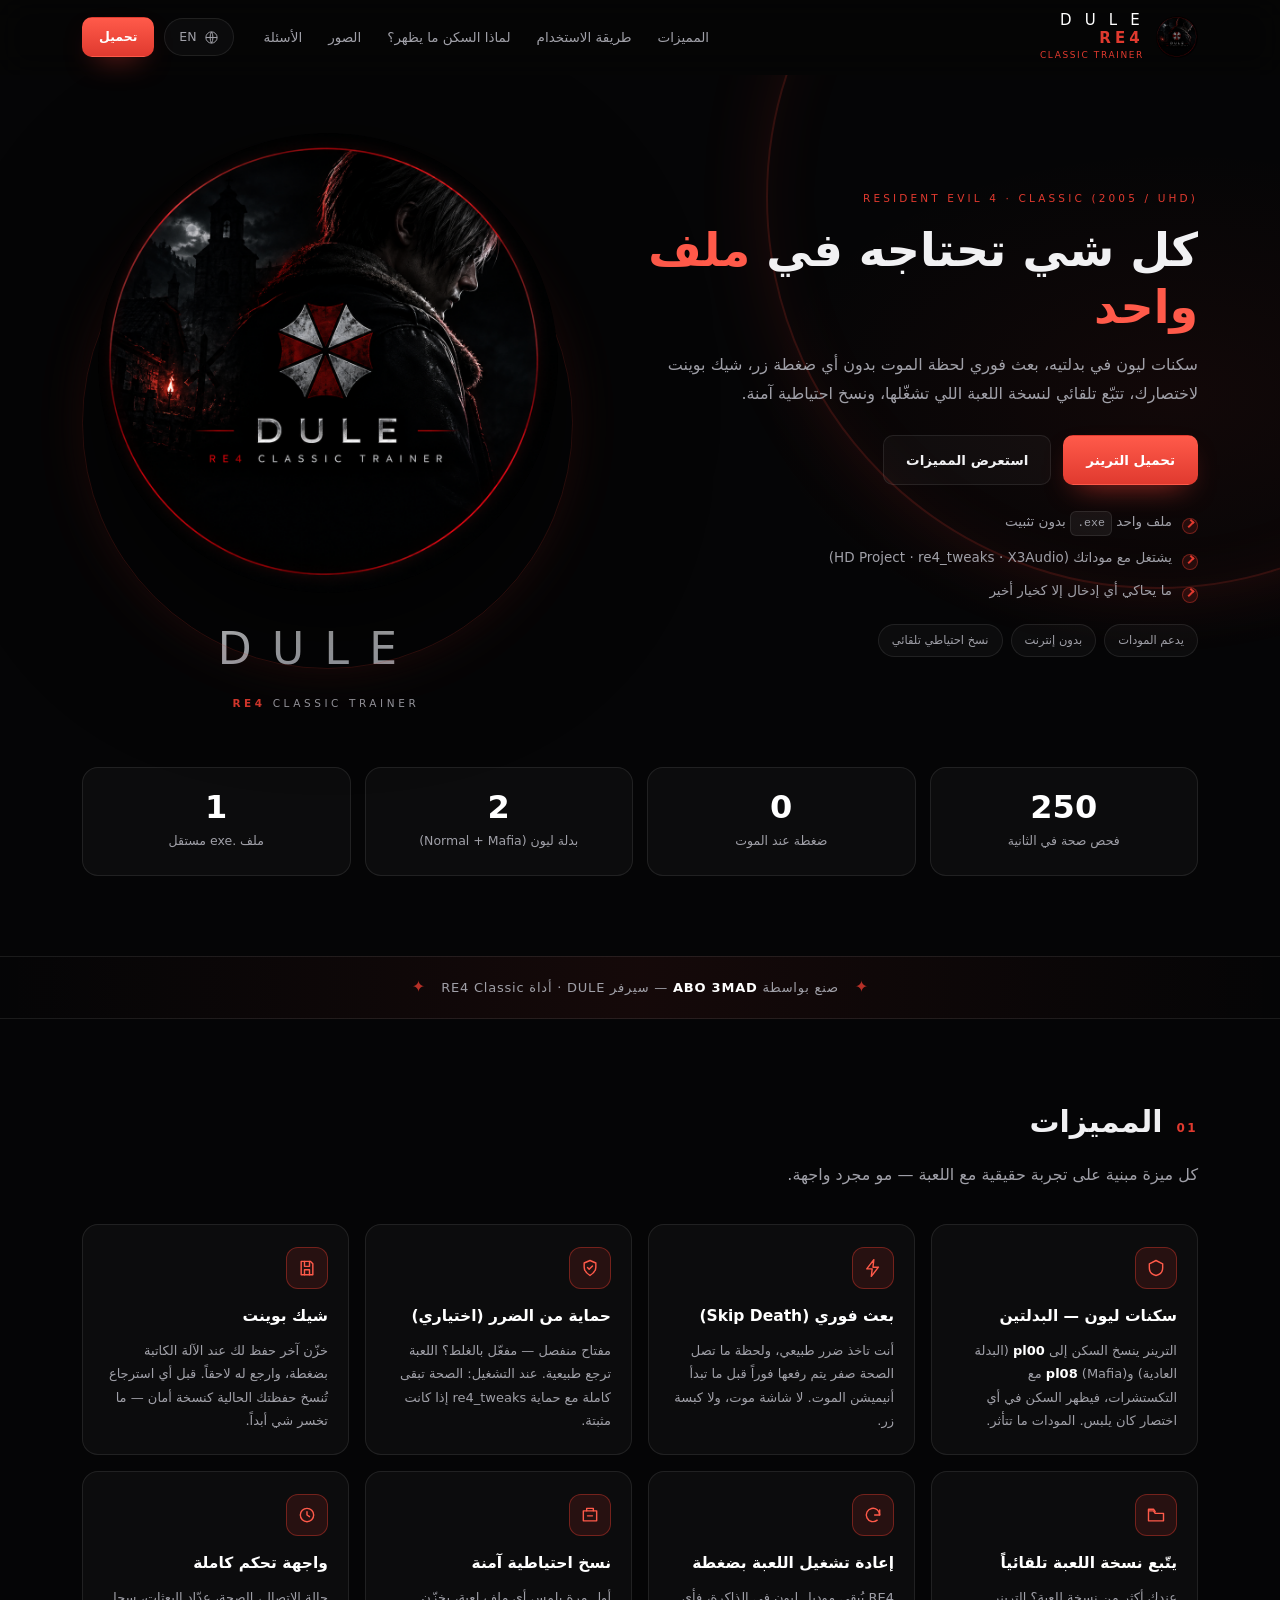
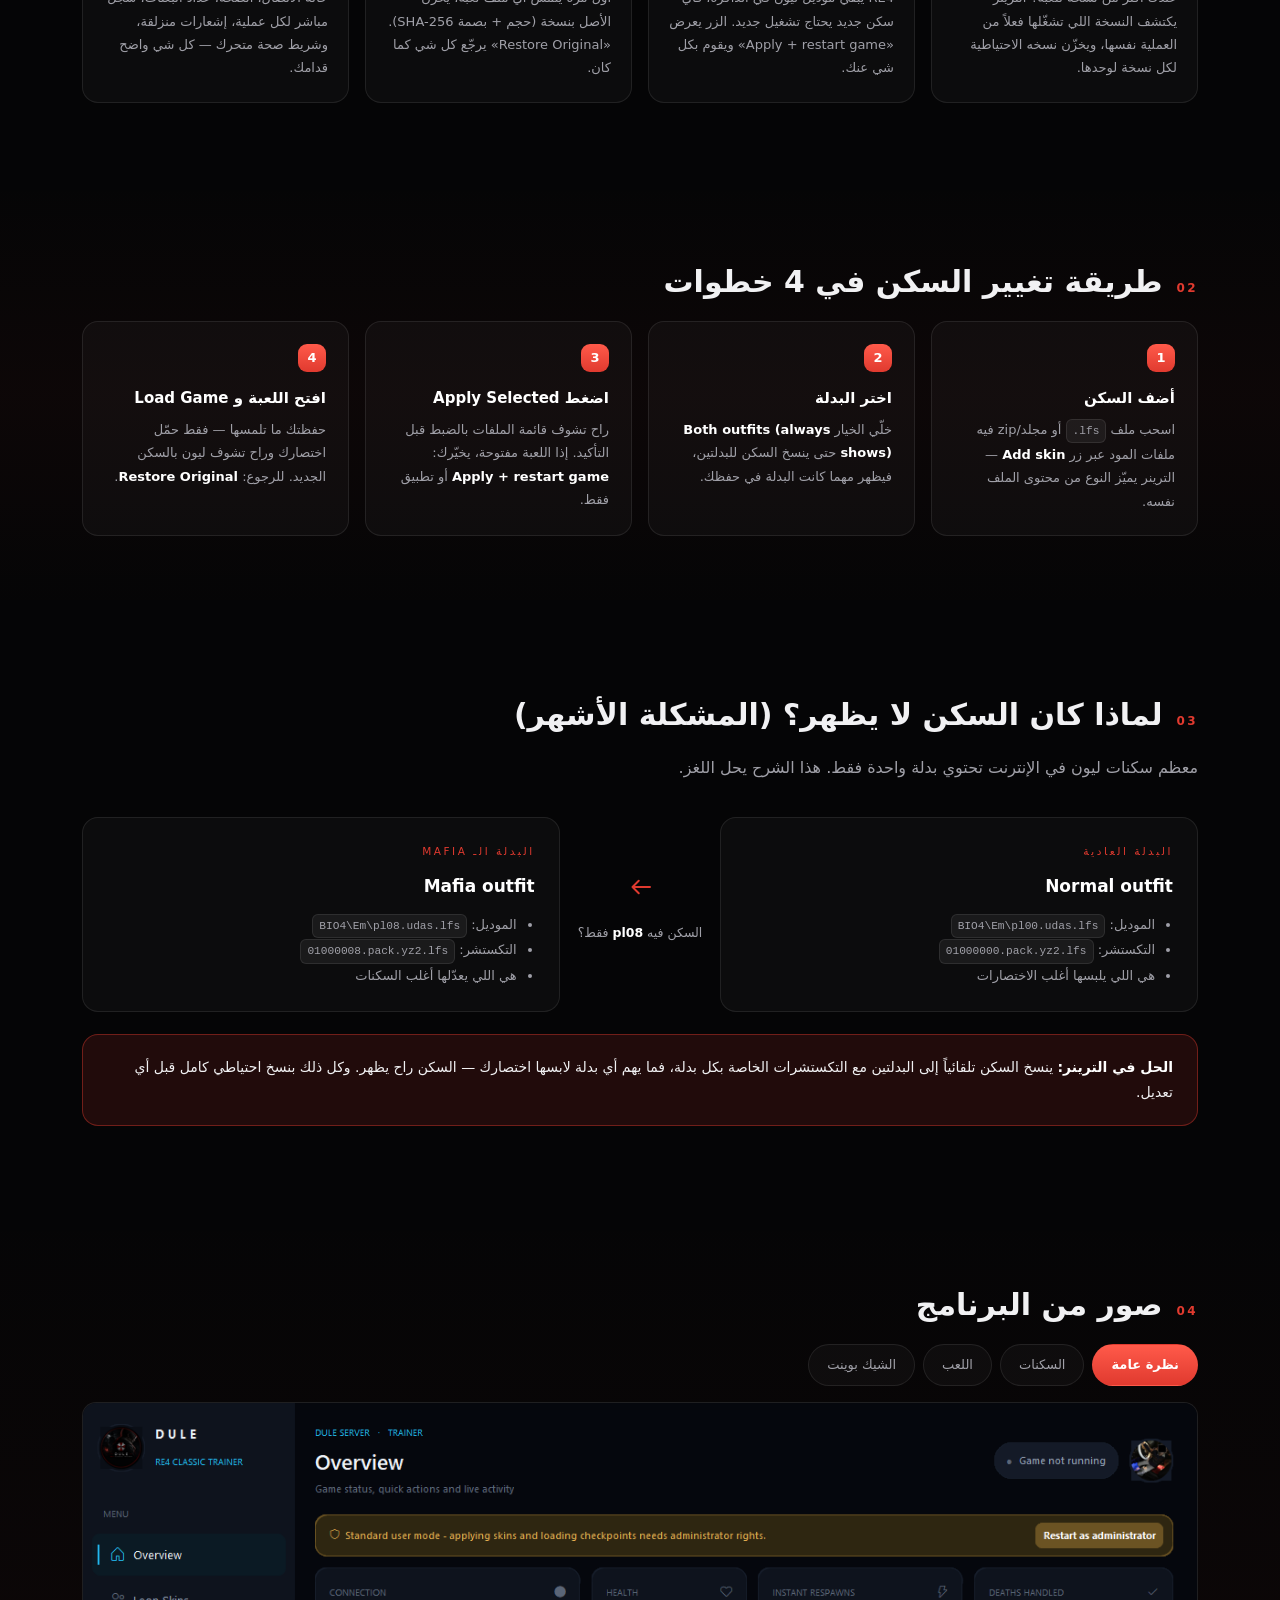
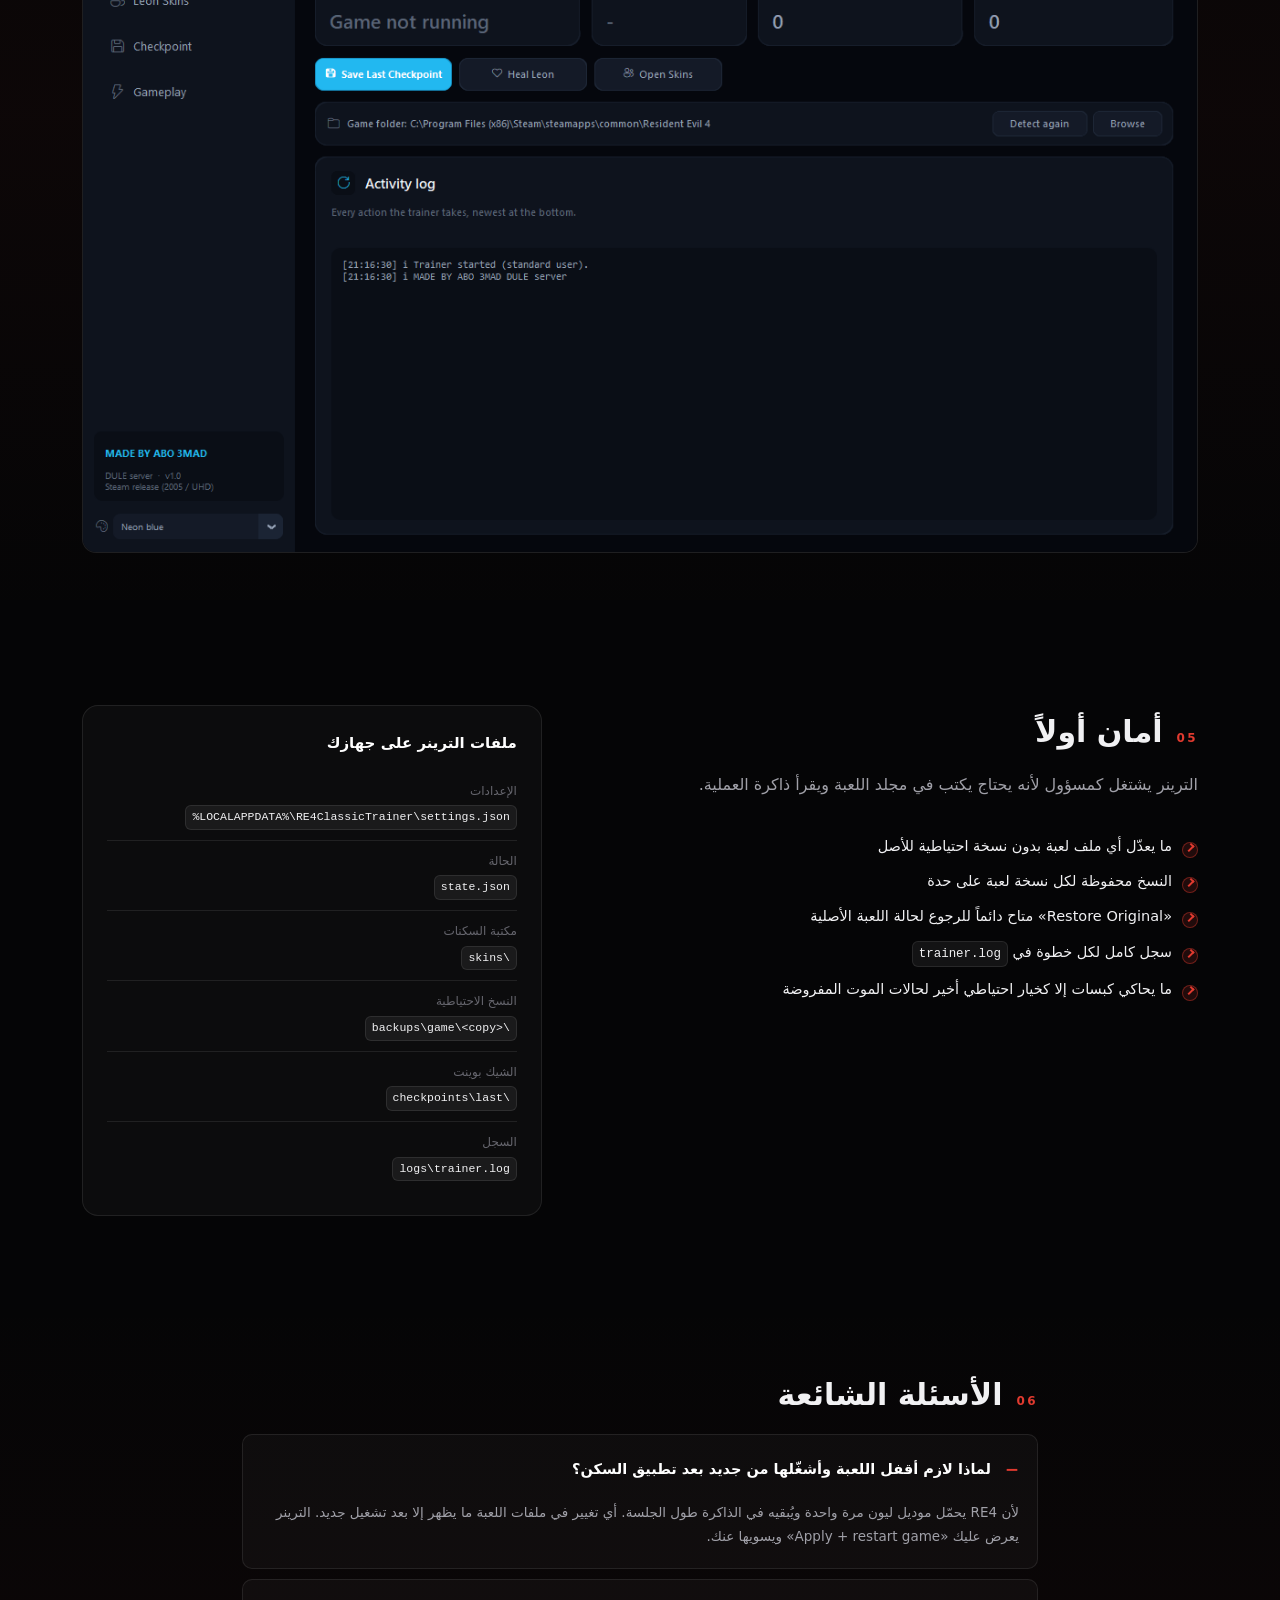
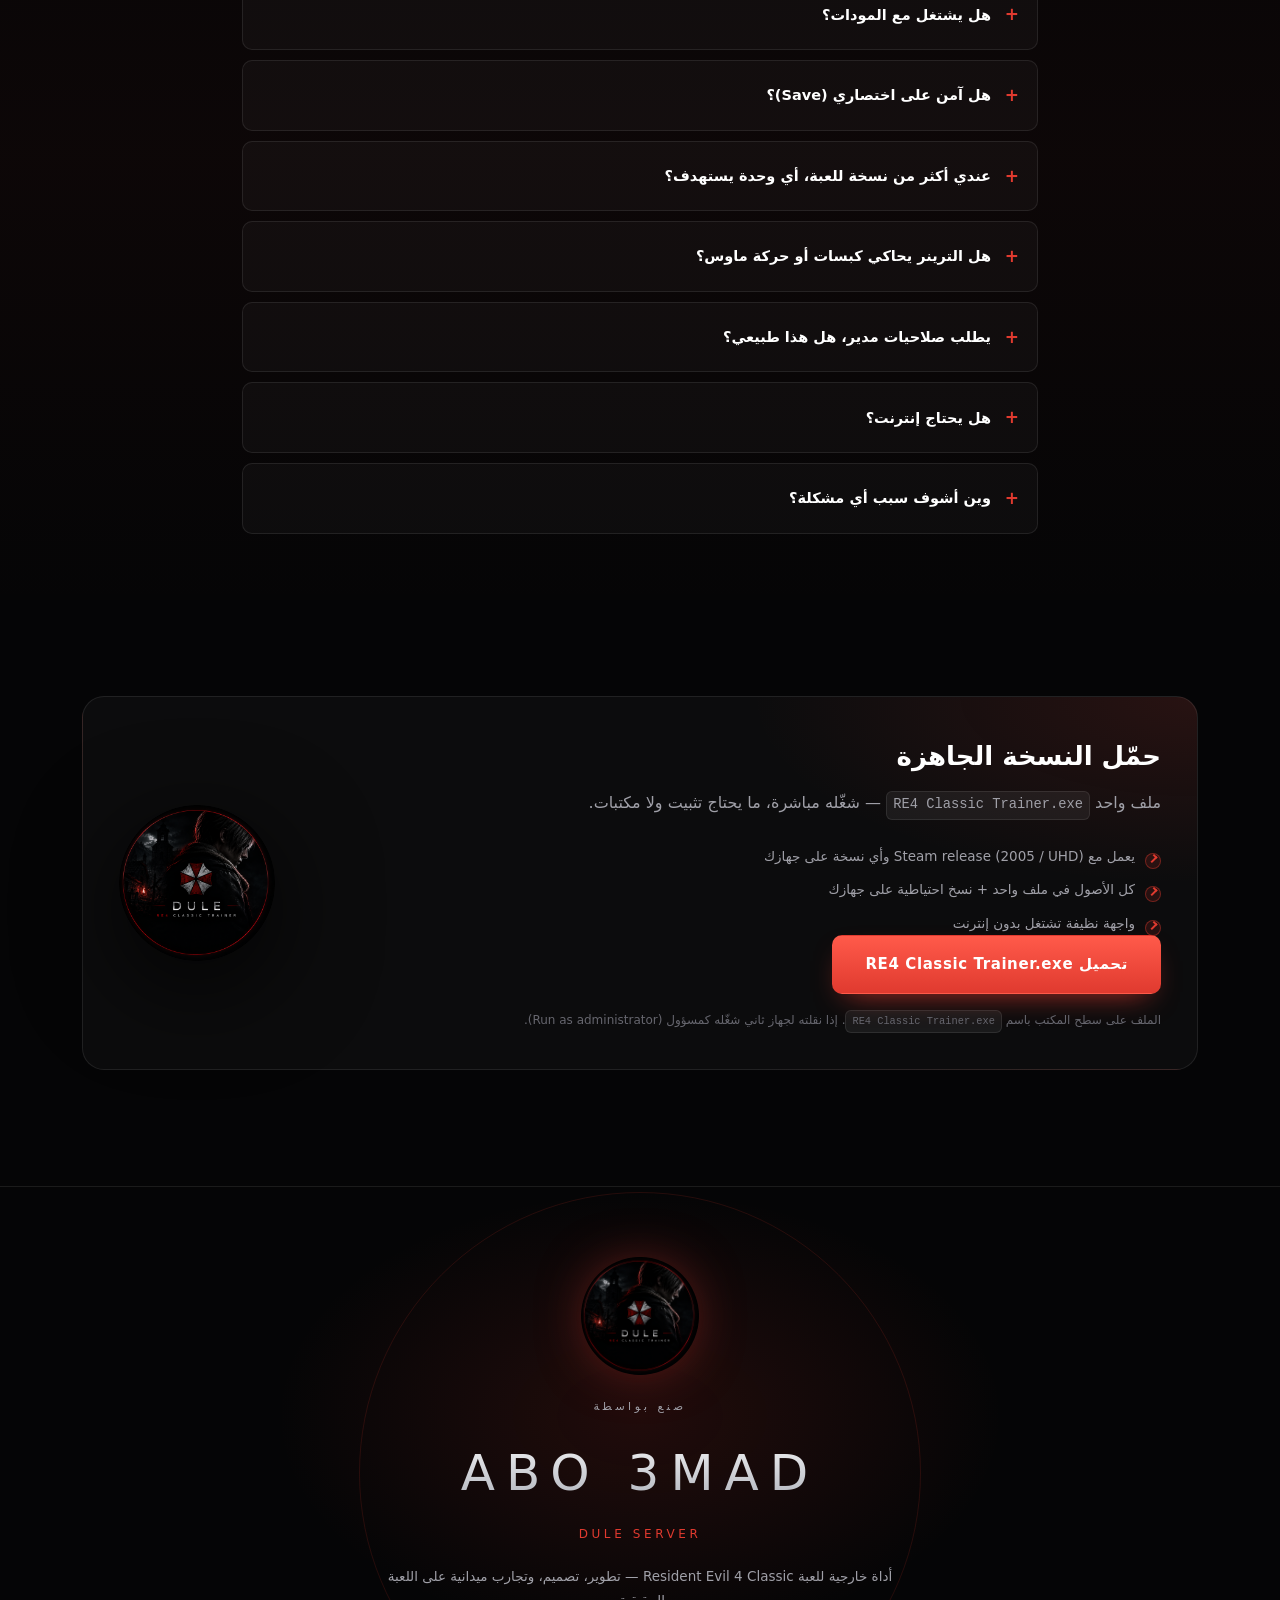
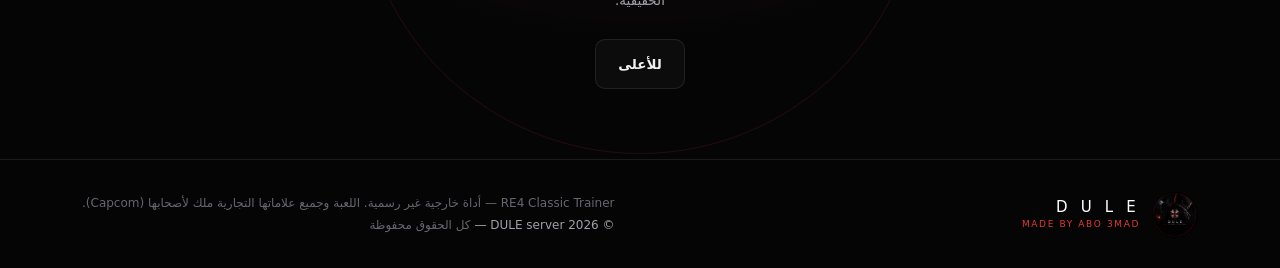
==== website/index.html @ fbf5e64b "DULE RE4 Classic Trainer: trainer source, bilingual website, brand assets" ====
<!DOCTYPE html>
<html lang="ar" dir="rtl">
<head>
<meta charset="utf-8">
<meta name="viewport" content="width=device-width, initial-scale=1">
<title>DULE — RE4 Classic Trainer</title>
<meta name="description" content="مدرّب Resident Evil 4 Classic: سكنات ليون، بعث فوري، شيك بوينت، ونسخ احتياطية — ملف واحد .exe">
<meta property="og:title" content="DULE — RE4 Classic Trainer">
<meta property="og:description" content="Leon skins, instant respawn, checkpoints and safe backups for Resident Evil 4 Classic.">
<meta property="og:image" content="assets/img/dule-keyart.png">
<meta name="theme-color" content="#050506">
<link rel="icon" href="assets/img/icon.png">
<link rel="stylesheet" href="assets/style.css">
</head>
<body>

<div class="progress" id="progress"></div>

<header class="nav" id="nav">
  <div class="wrap nav-in">
    <a class="brand" href="#top">
      <img src="assets/img/dule-badge-512.png" alt="DULE">
      <span>
        <b>D U L E</b>
        <i data-i18n="hero.wordsub"><b>RE4</b> CLASSIC TRAINER</i>
      </span>
    </a>

    <nav class="links" id="links">
      <a href="#features" data-i18n="nav.features">المميزات</a>
      <a href="#how" data-i18n="nav.how">طريقة الاستخدام</a>
      <a href="#why" data-i18n="nav.why">لماذا السكن ما يظهر؟</a>
      <a href="#gallery" data-i18n="nav.gallery">الصور</a>
      <a href="#faq" data-i18n="nav.faq">الأسئلة</a>
    </nav>

    <div class="nav-side">
      <button class="lang" id="langBtn" type="button" title="">
        <svg viewBox="0 0 24 24"><circle cx="12" cy="12" r="9"/><path d="M3 12h18M12 3c3 3.5 3 14 0 18M12 3c-3 3.5-3 14 0 18"/></svg>
        <span data-i18n="nav.lang">EN</span>
      </button>
      <a class="btn btn-primary btn-sm" href="#download" data-i18n="nav.download">تحميل</a>
      <button class="burger" id="burger" type="button" aria-label="menu"><span></span><span></span><span></span></button>
    </div>
  </div>
</header>

<main id="top">

  <!-- ============================ HERO ============================ -->
  <section class="hero">
    <div class="wrap hero-grid">
      <div class="hero-copy reveal">
        <p class="kicker" data-i18n="hero.kicker">Resident Evil 4 · Classic (2005 / UHD)</p>
        <h1 data-i18n="hero.title">كل شي تحتاجه في <span class="accent">ملف واحد</span></h1>
        <p class="lead" data-i18n="hero.lead">سكنات ليون في بدلتيه، بعث فوري لحظة الموت بدون أي ضغطة زر، شيك بوينت لاختصارك، تتبّع تلقائي لنسخة اللعبة اللي تشغّلها، ونسخ احتياطية آمنة.</p>

        <div class="cta">
          <a class="btn btn-primary" href="#download" data-i18n="hero.cta1">تحميل الترينر</a>
          <a class="btn btn-ghost" href="#features" data-i18n="hero.cta2">استعرض المميزات</a>
        </div>

        <ul class="ticks">
          <li data-i18n="hero.tick1">ملف واحد <code>.exe</code> بدون تثبيت</li>
          <li data-i18n="hero.tick2">يشتغل مع موداتك (HD Project · re4_tweaks · X3Audio)</li>
          <li data-i18n="hero.tick3">ما يحاكي أي إدخال إلا كخيار أخير</li>
        </ul>

        <div class="badges">
          <span class="chip" data-i18n="hero.badge1">يدعم المودات</span>
          <span class="chip" data-i18n="hero.badge2">بدون إنترنت</span>
          <span class="chip" data-i18n="hero.badge3">نسخ احتياطي تلقائي</span>
        </div>
      </div>

      <div class="hero-art reveal">
        <span class="ring"></span>
        <img src="assets/img/dule-badge.png" alt="DULE — RE4 Classic Trainer">
        <div class="wordmark" data-i18n="hero.wordmark">DULE</div>
        <div class="wordmark-sub" data-i18n="hero.wordsub"><b>RE4</b> CLASSIC TRAINER</div>
      </div>
    </div>

    <div class="wrap stats reveal">
      <div><b class="count" data-count="250">0</b><span data-i18n="stats.s1">فحص صحة في الثانية</span></div>
      <div><b class="count" data-count="0">0</b><span data-i18n="stats.s2">ضغطة عند الموت</span></div>
      <div><b class="count" data-count="2">0</b><span data-i18n="stats.s3">بدلة ليون (Normal + Mafia)</span></div>
      <div><b class="count" data-count="1">0</b><span data-i18n="stats.s4">ملف .exe مستقل</span></div>
    </div>
  </section>

  <!-- ============================ BAND ============================ -->
  <div class="band reveal">
    <div class="band-in">
      <span class="star">✦</span>
      <p data-i18n="band.text">صنع بواسطة <b>ABO 3MAD</b> — سيرفر DULE · أداة RE4 Classic</p>
      <span class="star">✦</span>
    </div>
  </div>

  <!-- ========================== FEATURES ========================== -->
  <section class="sec" id="features">
    <div class="wrap">
      <div class="sec-head reveal">
        <span class="sec-no">01</span>
        <h2 class="sec-title" data-i18n="features.title">المميزات</h2>
      </div>
      <p class="sec-sub reveal" data-i18n="features.sub">كل ميزة مبنية على تجربة حقيقية مع اللعبة — مو مجرد واجهة.</p>

      <div class="cards">
        <article class="card reveal">
          <div class="ico"><svg viewBox="0 0 24 24"><path d="M12 3l8 4v5c0 5-3.5 8-8 9-4.5-1-8-4-8-9V7l8-4z"/></svg></div>
          <h3 data-i18n="f1.t">سكنات ليون — البدلتين</h3>
          <p data-i18n="f1.d"></p>
        </article>
        <article class="card reveal">
          <div class="ico"><svg viewBox="0 0 24 24"><path d="M13 2L4.5 13H11l-1 9 8.5-11H12l1-9z"/></svg></div>
          <h3 data-i18n="f2.t">بعث فوري (Skip Death)</h3>
          <p data-i18n="f2.d"></p>
        </article>
        <article class="card reveal">
          <div class="ico"><svg viewBox="0 0 24 24"><path d="M12 21s-7-4.5-7-10V6l7-3 7 3v5c0 5.5-7 10-7 10z"/><path d="M9 11.5l2 2 4-4"/></svg></div>
          <h3 data-i18n="f3.t">حماية من الضرر (اختياري)</h3>
          <p data-i18n="f3.d"></p>
        </article>
        <article class="card reveal">
          <div class="ico"><svg viewBox="0 0 24 24"><path d="M5 4h11l3 3v13H5z"/><path d="M9 4v6h6V4M9 20v-6h6v6"/></svg></div>
          <h3 data-i18n="f4.t">شيك بوينت</h3>
          <p data-i18n="f4.d"></p>
        </article>
        <article class="card reveal">
          <div class="ico"><svg viewBox="0 0 24 24"><path d="M3 7h6l2 3h10v9H3z"/><path d="M3 7V5h6l2 3"/></svg></div>
          <h3 data-i18n="f5.t">يتّبع نسخة اللعبة تلقائياً</h3>
          <p data-i18n="f5.d"></p>
        </article>
        <article class="card reveal">
          <div class="ico"><svg viewBox="0 0 24 24"><path d="M20 12a8 8 0 10-3 6.2"/><path d="M20 6v6h-6"/></svg></div>
          <h3 data-i18n="f6.t">إعادة تشغيل اللعبة بضغطة</h3>
          <p data-i18n="f6.d"></p>
        </article>
        <article class="card reveal">
          <div class="ico"><svg viewBox="0 0 24 24"><path d="M4 7h16v12H4z"/><path d="M8 7V4h8v3M9 13h6"/></svg></div>
          <h3 data-i18n="f7.t">نسخ احتياطية آمنة</h3>
          <p data-i18n="f7.d"></p>
        </article>
        <article class="card reveal">
          <div class="ico"><svg viewBox="0 0 24 24"><circle cx="12" cy="12" r="8"/><path d="M12 8v4l3 2"/></svg></div>
          <h3 data-i18n="f8.t">واجهة تحكم كاملة</h3>
          <p data-i18n="f8.d"></p>
        </article>
      </div>
    </div>
  </section>

  <!-- ============================ HOW ============================ -->
  <section class="sec alt" id="how">
    <div class="wrap">
      <div class="sec-head reveal">
        <span class="sec-no">02</span>
        <h2 class="sec-title" data-i18n="how.title">طريقة تغيير السكن في 4 خطوات</h2>
      </div>
      <div class="steps">
        <div class="step reveal"><i>1</i><h4 data-i18n="how.1t">أضف السكن</h4><p data-i18n="how.1d"></p></div>
        <div class="step reveal"><i>2</i><h4 data-i18n="how.2t">اختر البدلة</h4><p data-i18n="how.2d"></p></div>
        <div class="step reveal"><i>3</i><h4 data-i18n="how.3t">اضغط Apply Selected</h4><p data-i18n="how.3d"></p></div>
        <div class="step reveal"><i>4</i><h4 data-i18n="how.4t">افتح اللعبة و Load Game</h4><p data-i18n="how.4d"></p></div>
      </div>
    </div>
  </section>

  <!-- ============================ WHY ============================ -->
  <section class="sec" id="why">
    <div class="wrap">
      <div class="sec-head reveal">
        <span class="sec-no">03</span>
        <h2 class="sec-title" data-i18n="why.title">لماذا كان السكن لا يظهر؟</h2>
      </div>
      <p class="sec-sub reveal" data-i18n="why.sub">معظم سكنات ليون في الإنترنت تحتوي بدلة واحدة فقط.</p>

      <div class="why">
        <div class="why-card reveal">
          <div class="tag" data-i18n="why.normalTag">البدلة العادية</div>
          <h3 data-i18n="why.normalTitle">Normal outfit</h3>
          <ul>
            <li data-i18n="why.normal1"></li>
            <li data-i18n="why.normal2"></li>
            <li data-i18n="why.normal3"></li>
          </ul>
        </div>

        <div class="why-arrow reveal">
          <svg viewBox="0 0 24 24"><path d="M4 12h14M13 7l5 5-5 5"/></svg>
          <p data-i18n="why.arrow">السكن فيه <b>pl08</b> فقط؟</p>
        </div>

        <div class="why-card reveal">
          <div class="tag" data-i18n="why.mafiaTag">البدلة الـ Mafia</div>
          <h3 data-i18n="why.mafiaTitle">Mafia outfit</h3>
          <ul>
            <li data-i18n="why.mafia1"></li>
            <li data-i18n="why.mafia2"></li>
            <li data-i18n="why.mafia3"></li>
          </ul>
        </div>
      </div>

      <div class="callout reveal" data-i18n="why.callout"></div>
    </div>
  </section>

  <!-- ========================== GALLERY ========================== -->
  <section class="sec alt" id="gallery">
    <div class="wrap">
      <div class="sec-head reveal">
        <span class="sec-no">04</span>
        <h2 class="sec-title" data-i18n="gallery.title">صور من البرنامج</h2>
      </div>
      <div class="tabs reveal">
        <button class="tab on" data-tab="overview" data-i18n="gallery.t1">نظرة عامة</button>
        <button class="tab" data-tab="skins" data-i18n="gallery.t2">السكنات</button>
        <button class="tab" data-tab="gameplay" data-i18n="gallery.t3">اللعب</button>
        <button class="tab" data-tab="checkpoint" data-i18n="gallery.t4">الشيك بوينت</button>
      </div>
      <div class="shots reveal">
        <img class="shot on" id="shot-overview"   src="assets/img/app-overview.png"   alt="">
        <img class="shot"    id="shot-skins"      src="assets/img/app-skins.png"      alt="">
        <img class="shot"    id="shot-gameplay"   src="assets/img/app-gameplay.png"   alt="">
        <img class="shot"    id="shot-checkpoint" src="assets/img/app-checkpoint.png" alt="">
      </div>
    </div>
  </section>

  <!-- =========================== SAFETY =========================== -->
  <section class="sec" id="safety">
    <div class="wrap grid2">
      <div class="reveal">
        <div class="sec-head">
          <span class="sec-no">05</span>
          <h2 class="sec-title" data-i18n="safety.title">أمان أولاً</h2>
        </div>
        <p class="sec-sub" data-i18n="safety.sub"></p>
        <ul class="ticks big">
          <li data-i18n="safety.1"></li>
          <li data-i18n="safety.2"></li>
          <li data-i18n="safety.3"></li>
          <li data-i18n="safety.4"></li>
          <li data-i18n="safety.5"></li>
        </ul>
      </div>
      <div class="panel reveal">
        <h4 data-i18n="safety.panel"></h4>
        <div class="kv"><span data-i18n="safety.k1"></span><code>%LOCALAPPDATA%\RE4ClassicTrainer\settings.json</code></div>
        <div class="kv"><span data-i18n="safety.k2"></span><code>state.json</code></div>
        <div class="kv"><span data-i18n="safety.k3"></span><code>skins\</code></div>
        <div class="kv"><span data-i18n="safety.k4"></span><code>backups\game\&lt;copy&gt;\</code></div>
        <div class="kv"><span data-i18n="safety.k5"></span><code>checkpoints\last\</code></div>
        <div class="kv"><span data-i18n="safety.k6"></span><code>logs\trainer.log</code></div>
      </div>
    </div>
  </section>

  <!-- ============================= FAQ ============================= -->
  <section class="sec alt" id="faq">
    <div class="wrap narrow">
      <div class="sec-head reveal">
        <span class="sec-no">06</span>
        <h2 class="sec-title" data-i18n="faq.title">الأسئلة الشائعة</h2>
      </div>

      <details class="faq reveal" open>
        <summary data-i18n="faq.q1"></summary>
        <p data-i18n="faq.a1"></p>
      </details>
      <details class="faq reveal">
        <summary data-i18n="faq.q2"></summary>
        <p data-i18n="faq.a2"></p>
      </details>
      <details class="faq reveal">
        <summary data-i18n="faq.q3"></summary>
        <p data-i18n="faq.a3"></p>
      </details>
      <details class="faq reveal">
        <summary data-i18n="faq.q4"></summary>
        <p data-i18n="faq.a4"></p>
      </details>
      <details class="faq reveal">
        <summary data-i18n="faq.q5"></summary>
        <p data-i18n="faq.a5"></p>
      </details>
      <details class="faq reveal">
        <summary data-i18n="faq.q6"></summary>
        <p data-i18n="faq.a6"></p>
      </details>
      <details class="faq reveal">
        <summary data-i18n="faq.q7"></summary>
        <p data-i18n="faq.a7"></p>
      </details>
      <details class="faq reveal">
        <summary data-i18n="faq.q8"></summary>
        <p data-i18n="faq.a8"></p>
      </details>
    </div>
  </section>

  <!-- =========================== DOWNLOAD =========================== -->
  <section class="sec" id="download">
    <div class="wrap">
      <div class="dl reveal">
        <div class="dl-copy">
          <h2 data-i18n="dl.title">حمّل النسخة الجاهزة</h2>
          <p data-i18n="dl.text"></p>
          <ul class="ticks">
            <li data-i18n="dl.1"></li>
            <li data-i18n="dl.2"></li>
            <li data-i18n="dl.3"></li>
          </ul>
          <a class="btn btn-primary btn-lg" href="#" onclick="return false" data-i18n="dl.button">تحميل RE4 Classic Trainer.exe</a>
          <small data-i18n="dl.small"></small>
        </div>
        <div class="dl-icon">
          <img src="assets/img/dule-badge.png" alt="DULE">
        </div>
      </div>
    </div>
  </section>

  <!-- ============================ MADE BY ============================ -->
  <section class="made reveal" id="made">
    <div class="wrap made-in">
      <img class="made-art" src="assets/img/dule-badge.png" alt="">
      <p class="made-kicker" data-i18n="made.title">صنع بواسطة</p>
      <h2 class="made-name" data-i18n="made.name">ABO 3MAD</h2>
      <p class="made-server" data-i18n="made.server">DULE server</p>
      <p class="made-text" data-i18n="made.text"></p>
      <a class="btn btn-ghost" href="#top" data-i18n="made.toTop">للأعلى</a>
    </div>
  </section>
</main>

<footer class="foot">
  <div class="wrap foot-in">
    <div class="brand">
      <img src="assets/img/dule-badge-512.png" alt="">
      <span>
        <b>D U L E</b>
        <i>MADE BY ABO 3MAD</i>
      </span>
    </div>
    <p>
      <span data-i18n="footer.note"></span>
      <br><span class="rights">© <span id="year">2026</span> DULE server — </span><span data-i18n="footer.rights"></span>
    </p>
  </div>
</footer>

<script src="assets/i18n.js"></script>
<script src="assets/script.js"></script>
</body>
</html>
---- website/assets/style.css ----
/* =========================================================================
   DULE — RE4 Classic Trainer landing page
   One identity taken from the key art: black + Umbrella red + silver type,
   the red ring, wide lettering. Arabic (RTL) and English (LTR).
   ========================================================================= */

:root {
  --bg:      #050506;
  --bg-2:    #0a0a0c;
  --panel:   rgba(255, 255, 255, .032);
  --panel-2: rgba(255, 255, 255, .058);
  --border:  rgba(255, 255, 255, .085);
  --line:    rgba(255, 255, 255, .15);

  --text:  #f1f1f3;
  --dim:   #a0a0a8;
  --faint: #66666e;

  --red:      #e03a2f;
  --red-2:    #ff5a4a;
  --red-soft: rgba(224, 58, 47, .13);
  --red-line: rgba(224, 58, 47, .42);

  --r:    16px;
  --r-s:  10px;
  --wrap: 1160px;
  --font: "Segoe UI", "Cairo", "Noto Kufi Arabic", Tahoma, system-ui, sans-serif;
}

* { box-sizing: border-box; }
html { scroll-behavior: smooth; scroll-padding-top: 96px; }

body {
  margin: 0;
  color: var(--text);
  font-family: var(--font);
  line-height: 1.8;
  -webkit-font-smoothing: antialiased;
  background:
    radial-gradient(900px 520px at 50% -12%, var(--red-soft), transparent 62%),
    radial-gradient(700px 420px at 92% 6%, rgba(224, 58, 47, .06), transparent 60%),
    var(--bg);
}
body.lang-swap main,
body.lang-swap header,
body.lang-swap footer { animation: langfade .32s ease; }
@keyframes langfade { from { opacity: .35; } }

img { max-width: 100%; display: block; }
a { color: inherit; text-decoration: none; }
b, strong { color: #fff; font-weight: 600; }
code {
  font-family: "Consolas", monospace; font-size: .86em;
  background: rgba(255, 255, 255, .06); border: 1px solid var(--border);
  padding: 1px 6px; border-radius: 6px; direction: ltr; display: inline-block;
}

.wrap { max-width: var(--wrap); margin: 0 auto; padding: 0 22px; }
.narrow { max-width: 840px; }

/* ------------------------------ top bar --------------------------------- */
.progress {
  position: fixed; inset-inline: 0; top: 0; height: 2px; z-index: 60;
  background: linear-gradient(90deg, var(--red), var(--red-2));
  transform-origin: right center; transform: scaleX(0);
  transition: transform .1s linear;
}
[dir="ltr"] .progress { transform-origin: left center; }

.nav {
  position: sticky; top: 0; z-index: 50;
  backdrop-filter: blur(16px);
  background: color-mix(in srgb, var(--bg) 80%, transparent);
  border-bottom: 1px solid transparent;
  transition: border-color .25s, background .25s;
}
.nav.on { border-color: var(--border); background: color-mix(in srgb, var(--bg) 94%, transparent); }
.nav-in { display: flex; align-items: center; gap: 18px; height: 74px; }

.brand { display: flex; align-items: center; gap: 12px; white-space: nowrap; }
.brand img { width: 42px; height: 42px; border-radius: 50%; }
.brand b { display: block; font-size: 15px; font-weight: 400; letter-spacing: .28em; line-height: 1.2; }
.brand i { display: block; font-style: normal; font-size: 9px; color: var(--red); letter-spacing: .18em; }
.brand i b { color: var(--red); font-weight: 600; }

.links { display: flex; gap: 2px; margin-inline-start: auto; }
.links a {
  position: relative; padding: 9px 12px; border-radius: 8px; font-size: 13.5px;
  color: var(--dim); transition: background .18s, color .18s;
}
.links a:hover { background: var(--panel-2); color: #fff; }
.links a.active { color: #fff; }
.links a.active::after {
  content: ""; position: absolute; inset-inline: 12px; bottom: 3px; height: 2px;
  border-radius: 2px; background: linear-gradient(90deg, var(--red), transparent);
}

.nav-side { display: flex; align-items: center; gap: 10px; }

.lang {
  display: inline-flex; align-items: center; gap: 7px; cursor: pointer;
  background: var(--panel); border: 1px solid var(--border); color: var(--dim);
  border-radius: 999px; padding: 7px 14px; font: inherit; font-size: 12.5px;
  transition: background .18s, color .18s, border-color .18s;
}
.lang:hover { background: var(--panel-2); color: #fff; border-color: var(--red-line); }
.lang svg { width: 15px; height: 15px; fill: none; stroke: currentColor; stroke-width: 1.6; }

.burger { display: none; }

/* ------------------------------- buttons -------------------------------- */
.btn {
  display: inline-flex; align-items: center; justify-content: center; gap: 9px;
  border: 1px solid transparent; border-radius: var(--r-s);
  font: inherit; font-size: 13.5px; font-weight: 600; padding: 12px 22px;
  cursor: pointer; transition: transform .16s, background .2s, border-color .2s, box-shadow .24s;
}
.btn:hover { transform: translateY(-1px); }
.btn:active { transform: translateY(0); }
.btn-sm { padding: 8px 16px; font-size: 12.5px; }
.btn-lg { padding: 15px 32px; font-size: 15px; letter-spacing: .04em; }
.btn-primary {
  background: linear-gradient(180deg, var(--red-2), var(--red)); color: #fff;
  box-shadow: 0 12px 30px -14px rgba(224, 58, 47, .85);
}
.btn-primary:hover { box-shadow: 0 16px 36px -14px rgba(224, 58, 47, .95); }
.btn-ghost { background: var(--panel); border-color: var(--border); color: var(--text); }
.btn-ghost:hover { background: var(--panel-2); border-color: var(--line); }

/* -------------------------------- hero ---------------------------------- */
.hero { position: relative; padding: 58px 0 26px; overflow: hidden; }
.hero::before {
  content: ""; position: absolute; width: 780px; height: 780px; border-radius: 50%;
  border: 2px solid var(--red-line);
  box-shadow: 0 0 90px -30px rgba(224, 58, 47, .55), inset 0 0 90px -50px rgba(224, 58, 47, .5);
  inset-inline-start: -270px; top: -270px; opacity: .5; pointer-events: none;
}
.hero-grid { display: grid; grid-template-columns: 1.08fr .92fr; gap: 48px; align-items: center; position: relative; }

.kicker { font-size: 10.5px; letter-spacing: .3em; color: var(--red); text-transform: uppercase; margin: 0 0 14px; }
.hero h1 { font-size: clamp(30px, 4vw, 46px); line-height: 1.25; margin: 0 0 14px; font-weight: 700; }
.hero h1 .accent { color: var(--red-2); }
.lead { font-size: 16px; color: var(--dim); max-width: 560px; margin: 0 0 26px; }
.cta { display: flex; gap: 12px; flex-wrap: wrap; }

.ticks { list-style: none; margin: 24px 0 0; padding: 0; display: grid; gap: 9px; }
.ticks li { position: relative; padding-inline-start: 26px; color: var(--dim); font-size: 13.5px; }
.ticks li::before {
  content: ""; position: absolute; inset-inline-start: 0; top: 9px;
  width: 14px; height: 14px; border-radius: 50%;
  background: var(--red-soft); border: 1px solid var(--red-line);
}
.ticks li::after {
  content: ""; position: absolute; inset-inline-start: 4px; top: 12px;
  width: 6px; height: 3px; border: 2px solid var(--red); border-top: 0; border-inline-end: 0;
  transform: rotate(-45deg);
}
.ticks.big li { color: var(--text); font-size: 14.5px; }

.badges { display: flex; gap: 8px; flex-wrap: wrap; margin-top: 22px; }
.chip {
  font-size: 11.5px; color: var(--dim); background: var(--panel);
  border: 1px solid var(--border); border-radius: 999px; padding: 5px 13px;
}

.hero-art { position: relative; display: grid; place-items: center; }
.hero-art .ring {
  position: absolute; width: 100%; aspect-ratio: 1; border-radius: 50%;
  border: 1px solid var(--red-line); opacity: .55;
  box-shadow: 0 0 60px -20px rgba(224, 58, 47, .6);
  animation: breathe 7s ease-in-out infinite;
}
@keyframes breathe { 50% { transform: scale(1.035); opacity: .8; } }
.hero-art img { width: 100%; max-width: 460px; border-radius: 50%; filter: drop-shadow(0 40px 70px rgba(0, 0, 0, .85)); }

.wordmark {
  text-align: center; margin-top: 16px;
  font-size: clamp(26px, 3.6vw, 44px); font-weight: 300; letter-spacing: .46em;
  margin-inline-end: -.46em;           /* kills the trailing letter gap so it stays centred */
  background: linear-gradient(180deg, #ffffff, #b7bac2 70%, #8b8f98);
  -webkit-background-clip: text; background-clip: text; color: transparent;
}
.wordmark-sub { text-align: center; font-size: 10.5px; letter-spacing: .34em; text-transform: uppercase; color: var(--dim); margin-top: 6px; margin-inline-end: -.34em; }
.wordmark-sub b { color: var(--red); font-weight: 600; }

/* ------------------------------- stats ---------------------------------- */
.stats { display: grid; grid-template-columns: repeat(4, 1fr); gap: 14px; margin-top: 54px; }
.stats > div { background: var(--panel); border: 1px solid var(--border); border-radius: var(--r); padding: 20px; text-align: center; }
.stats b { display: block; font-size: 32px; line-height: 1.2; color: #fff; font-weight: 600; font-variant-numeric: tabular-nums; }
.stats span { font-size: 12.5px; color: var(--dim); }

/* -------------------------------- band ---------------------------------- */
.band { margin: 54px 0 0; border-block: 1px solid var(--border); background: linear-gradient(90deg, transparent, rgba(224, 58, 47, .07), transparent); }
.band-in { max-width: var(--wrap); margin: 0 auto; padding: 16px 22px; display: flex; align-items: center; justify-content: center; gap: 16px; }
.band p { margin: 0; font-size: 13px; letter-spacing: .06em; color: var(--dim); text-align: center; }
.band .star { color: var(--red); opacity: .8; }

/* ----------------------------- sections --------------------------------- */
.sec { padding: 76px 0; }
.sec.alt { background: linear-gradient(180deg, transparent, rgba(224, 58, 47, .035), transparent); }
.sec-head { display: flex; align-items: baseline; gap: 14px; margin-bottom: 12px; }
.sec-no { font-size: 12px; color: var(--red); letter-spacing: .2em; font-weight: 600; }
.sec-title { font-size: clamp(22px, 2.5vw, 30px); margin: 0; }
.sec-sub { color: var(--dim); margin: 0 0 34px; max-width: 680px; }

.cards { display: grid; grid-template-columns: repeat(4, 1fr); gap: 16px; }
.card {
  background: var(--panel); border: 1px solid var(--border); border-radius: var(--r);
  padding: 22px 20px; transition: transform .2s, border-color .24s, background .24s;
}
.card:hover { transform: translateY(-3px); border-color: var(--red-line); background: var(--panel-2); }
.card h3 { margin: 14px 0 8px; font-size: 15.5px; color: #fff; }
.card p { margin: 0; color: var(--dim); font-size: 13px; }
.ico {
  width: 42px; height: 42px; border-radius: 12px; display: grid; place-items: center;
  background: var(--red-soft); border: 1px solid var(--red-line);
}
.ico svg { width: 20px; height: 20px; fill: none; stroke: var(--red-2); stroke-width: 1.7; stroke-linecap: round; stroke-linejoin: round; }

/* ------------------------------- steps ---------------------------------- */
.steps { display: grid; grid-template-columns: repeat(4, 1fr); gap: 16px; }
.step { background: var(--panel); border: 1px solid var(--border); border-radius: var(--r); padding: 22px; }
.step i {
  font-style: normal; font-weight: 700; font-size: 13px; color: #fff;
  background: linear-gradient(180deg, var(--red-2), var(--red));
  width: 28px; height: 28px; border-radius: 9px; display: grid; place-items: center;
}
.step h4 { margin: 13px 0 6px; font-size: 15px; color: #fff; }
.step p { margin: 0; color: var(--dim); font-size: 13px; }

/* -------------------------------- why ----------------------------------- */
.why { display: grid; grid-template-columns: 1fr auto 1fr; gap: 18px; align-items: center; }
.why-card { background: var(--panel); border: 1px solid var(--border); border-radius: var(--r); padding: 24px; }
.why-card .tag { font-size: 10.5px; color: var(--red); letter-spacing: .24em; text-transform: uppercase; }
.why-card h3 { margin: 10px 0 12px; font-size: 17px; color: #fff; }
.why-card ul { margin: 0; padding-inline-start: 18px; color: var(--dim); font-size: 13px; }
.why-arrow { text-align: center; color: var(--dim); font-size: 12.5px; }
.why-arrow svg { width: 30px; height: 30px; fill: none; stroke: var(--red); stroke-width: 1.6; stroke-linecap: round; stroke-linejoin: round; transform: scaleX(-1); }
[dir="ltr"] .why-arrow svg { transform: none; }

.callout { margin-top: 22px; padding: 20px 24px; border-radius: var(--r); background: var(--red-soft); border: 1px solid var(--red-line); font-size: 14px; }

/* ------------------------------- gallery -------------------------------- */
.tabs { display: flex; gap: 8px; flex-wrap: wrap; margin-bottom: 16px; }
.tab {
  background: var(--panel); border: 1px solid var(--border); color: var(--dim);
  border-radius: 999px; padding: 8px 18px; font: inherit; font-size: 13px; cursor: pointer;
  transition: background .18s, color .18s, border-color .18s;
}
.tab:hover { color: #fff; background: var(--panel-2); }
.tab.on { color: #fff; background: linear-gradient(180deg, var(--red-2), var(--red)); border-color: transparent; font-weight: 600; }
.shots { border: 1px solid var(--border); border-radius: 14px; overflow: hidden; background: var(--bg-2); }
.shot { display: none; }
.shot.on { display: block; animation: fade .35s ease; }
@keyframes fade { from { opacity: 0; transform: translateY(6px); } }

/* ------------------------------- safety --------------------------------- */
.grid2 { display: grid; grid-template-columns: 1.15fr .85fr; gap: 34px; align-items: start; }
.panel { background: var(--panel); border: 1px solid var(--border); border-radius: var(--r); padding: 24px; }
.panel h4 { margin: 0 0 14px; font-size: 15px; color: #fff; }
.kv { display: flex; flex-direction: column; gap: 3px; padding: 10px 0; border-top: 1px solid var(--border); }
.kv:first-of-type { border-top: 0; }
.kv span { font-size: 12px; color: var(--faint); }
.kv code { align-self: flex-start; direction: ltr; font-size: 11.5px; }

/* --------------------------------- faq ---------------------------------- */
.faq { background: var(--panel); border: 1px solid var(--border); border-radius: var(--r-s); padding: 4px 18px; margin-bottom: 10px; transition: border-color .2s; }
.faq:hover { border-color: var(--red-line); }
.faq summary { cursor: pointer; list-style: none; padding: 15px 0; font-weight: 600; font-size: 14.5px; display: flex; align-items: center; gap: 10px; color: #fff; }
.faq summary::-webkit-details-marker { display: none; }
.faq summary::before { content: "+"; color: var(--red); font-weight: 700; font-size: 17px; width: 18px; }
.faq[open] summary::before { content: "−"; }
.faq p { margin: 0 0 16px; color: var(--dim); font-size: 13.5px; animation: fade .3s ease; }

/* ------------------------------ download -------------------------------- */
.dl {
  display: grid; grid-template-columns: 1fr auto; gap: 34px; align-items: center;
  background: radial-gradient(620px 260px at 100% 0%, var(--red-soft), transparent 72%), var(--panel);
  border: 1px solid var(--border); border-radius: 22px; padding: 36px;
}
.dl h2 { margin: 0 0 10px; font-size: 26px; color: #fff; }
.dl p { margin: 0 0 18px; color: var(--dim); }
.dl small { display: block; margin-top: 16px; color: var(--faint); font-size: 12px; }
.dl-icon img { width: 156px; border-radius: 50%; filter: drop-shadow(0 26px 50px rgba(0, 0, 0, .8)); }

/* ------------------------------ made by --------------------------------- */
.made {
  margin: 40px 0 0; padding: 70px 0; text-align: center; position: relative; overflow: hidden;
  border-top: 1px solid var(--border);
  background: radial-gradient(520px 320px at 50% 40%, var(--red-soft), transparent 70%);
}
.made::after {
  content: ""; position: absolute; width: 560px; height: 560px; border-radius: 50%;
  border: 1px solid var(--red-line); opacity: .35; left: 50%; top: 50%;
  transform: translate(-50%, -50%); pointer-events: none;
}
.made-in { position: relative; z-index: 1; display: grid; justify-items: center; gap: 6px; }
.made-art { width: 118px; border-radius: 50%; box-shadow: 0 0 60px -18px rgba(224, 58, 47, .8); }
.made-kicker { margin: 16px 0 0; font-size: 11px; letter-spacing: .32em; color: var(--dim); text-transform: uppercase; }
.made-name {
  margin: 6px 0 0; font-size: clamp(30px, 5vw, 50px); font-weight: 300; letter-spacing: .22em;
  background: linear-gradient(180deg, #fff, #b7bac2 75%, #8b8f98);
  -webkit-background-clip: text; background-clip: text; color: transparent;
}
.made-server { margin: 0; color: var(--red); letter-spacing: .3em; font-size: 12px; text-transform: uppercase; }
.made-text { max-width: 520px; color: var(--dim); font-size: 13.5px; margin: 12px 0 20px; }

/* ------------------------------- footer --------------------------------- */
.foot { border-top: 1px solid var(--border); padding: 32px 0; }
.foot-in { display: flex; align-items: center; justify-content: space-between; gap: 20px; flex-wrap: wrap; }
.foot .brand img { width: 46px; height: 46px; }
.foot p { margin: 0; color: var(--faint); font-size: 12px; max-width: 640px; }
.foot .rights { color: var(--dim); }

/* ------------------------------ animation ------------------------------- */
body.js .reveal { opacity: 0; transform: translateY(18px); transition: opacity .55s ease, transform .55s ease; }
body.js .reveal.in { opacity: 1; transform: none; }

@media print, (prefers-reduced-motion: reduce) {
  body.js .reveal { opacity: 1 !important; transform: none !important; transition: none !important; }
  html { scroll-behavior: auto; }
  .hero-art .ring { animation: none; }
}

/* ------------------------------ responsive ------------------------------ */
@media (max-width: 1080px) {
  .cards, .steps { grid-template-columns: repeat(2, 1fr); }
  .stats { grid-template-columns: repeat(2, 1fr); }
  .hero-grid { grid-template-columns: 1fr; }
  .grid2 { grid-template-columns: 1fr; }
  .hero::before { opacity: .3; }
}
@media (max-width: 860px) {
  .burger {
    display: grid; gap: 4px; cursor: pointer; background: var(--panel);
    border: 1px solid var(--border); border-radius: 9px; padding: 9px 10px;
  }
  .burger span { display: block; width: 18px; height: 2px; background: var(--text); border-radius: 2px; transition: transform .2s, opacity .2s; }
  body.menu-open .burger span:nth-child(1) { transform: translateY(6px) rotate(45deg); }
  body.menu-open .burger span:nth-child(2) { opacity: 0; }
  body.menu-open .burger span:nth-child(3) { transform: translateY(-6px) rotate(-45deg); }

  .links {
    position: absolute; inset-inline: 12px; top: 76px; display: none;
    flex-direction: column; gap: 2px; padding: 10px;
    background: color-mix(in srgb, var(--bg) 97%, transparent);
    border: 1px solid var(--border); border-radius: 14px;
  }
  body.menu-open .links { display: flex; }
  .links a { padding: 12px 14px; }
  .links a.active::after { display: none; }
}
@media (max-width: 680px) {
  .cards, .steps { grid-template-columns: 1fr; }
  .why { grid-template-columns: 1fr; }
  .why-arrow svg { transform: rotate(90deg); }
  [dir="ltr"] .why-arrow svg { transform: rotate(90deg); }
  .dl { grid-template-columns: 1fr; text-align: center; }
  .dl-icon { display: none; }
  .wordmark { letter-spacing: .32em; text-indent: .32em; }
  [dir="ltr"] .wordmark { text-indent: -.32em; }
  .nav-side .btn { display: none; }
}
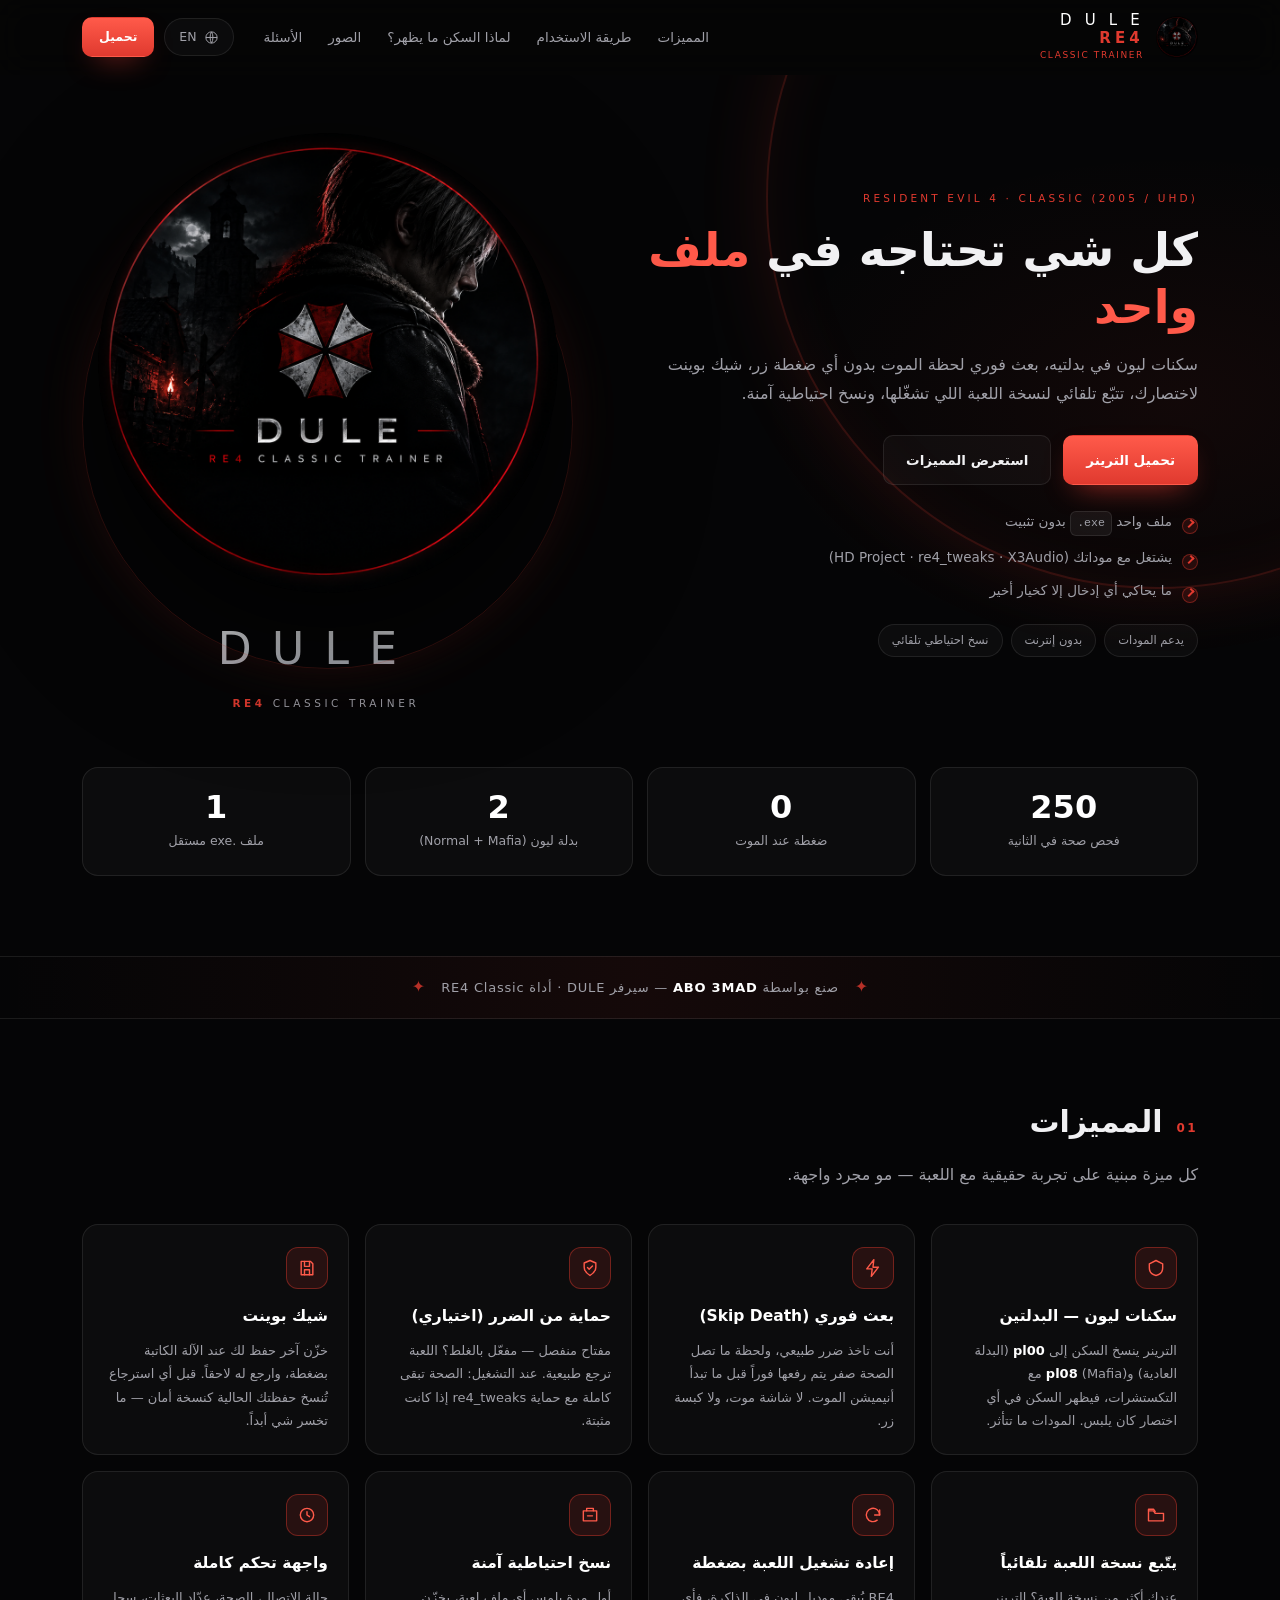
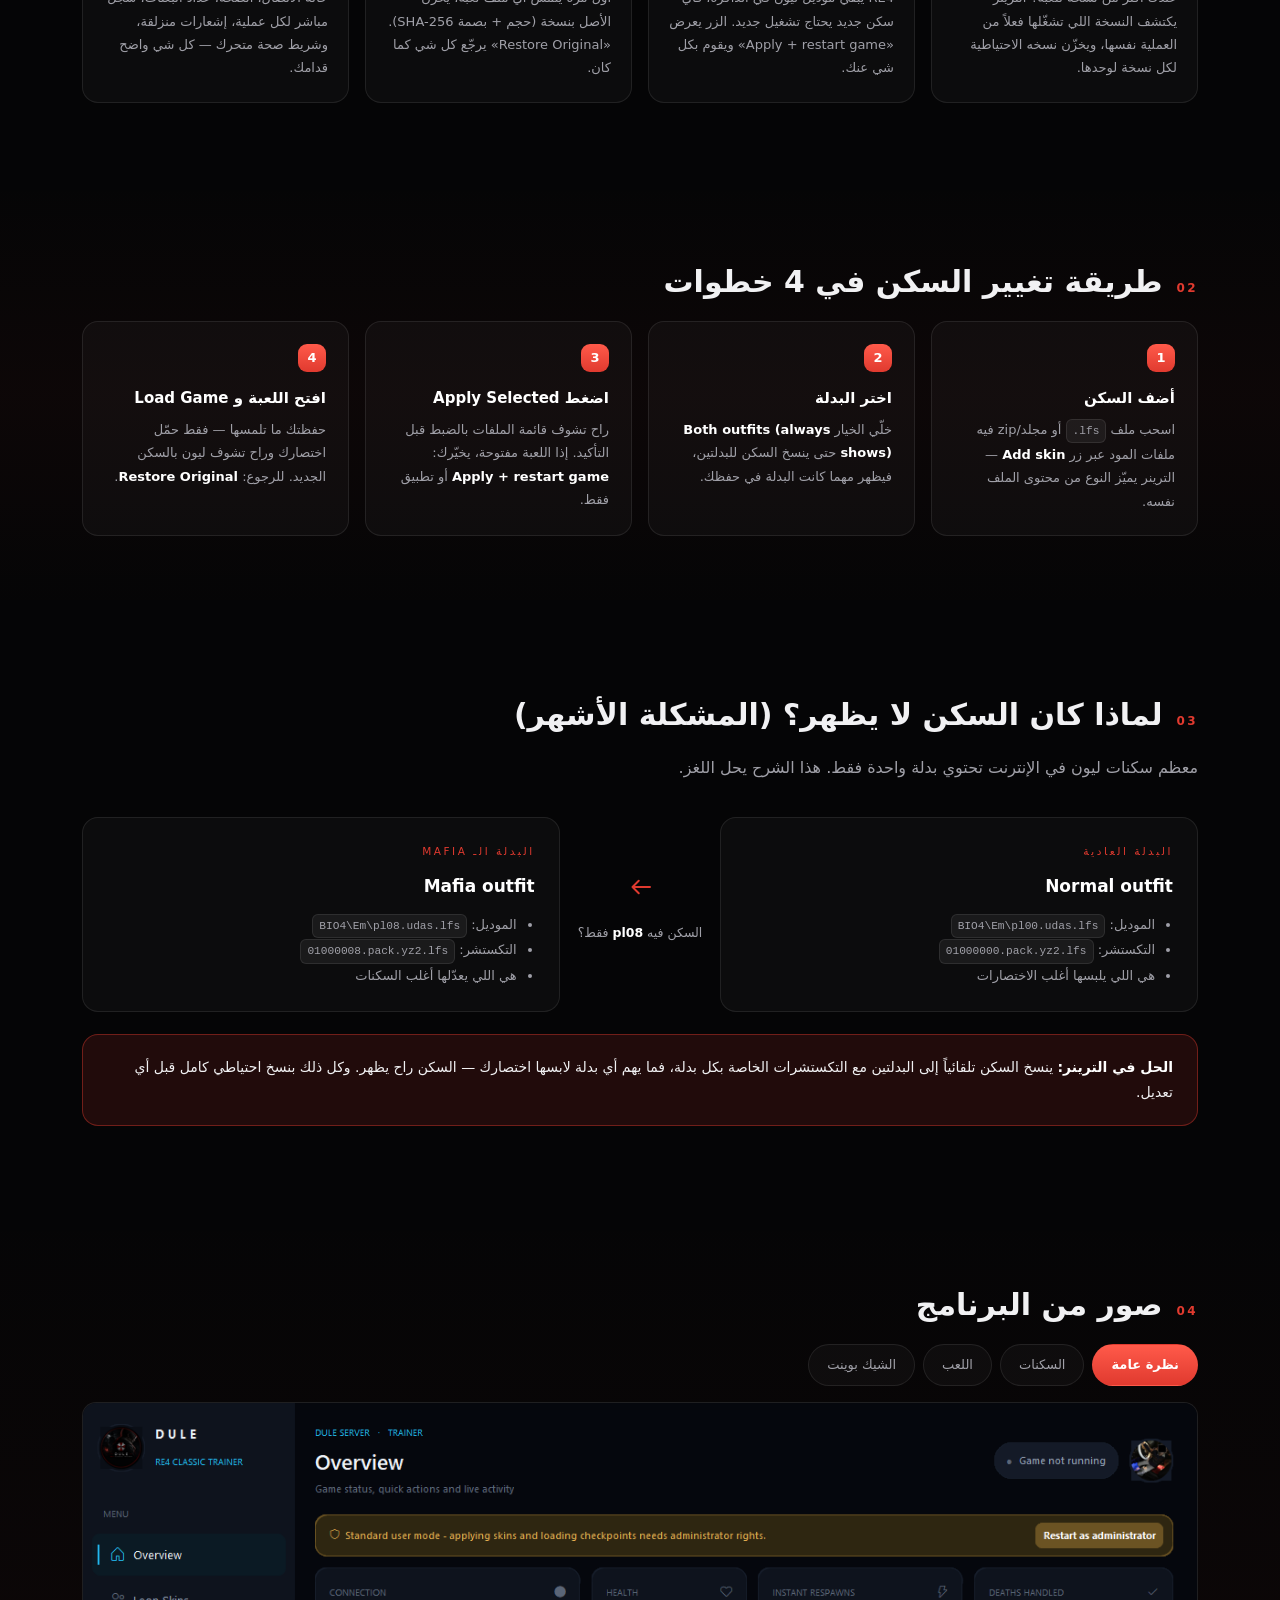
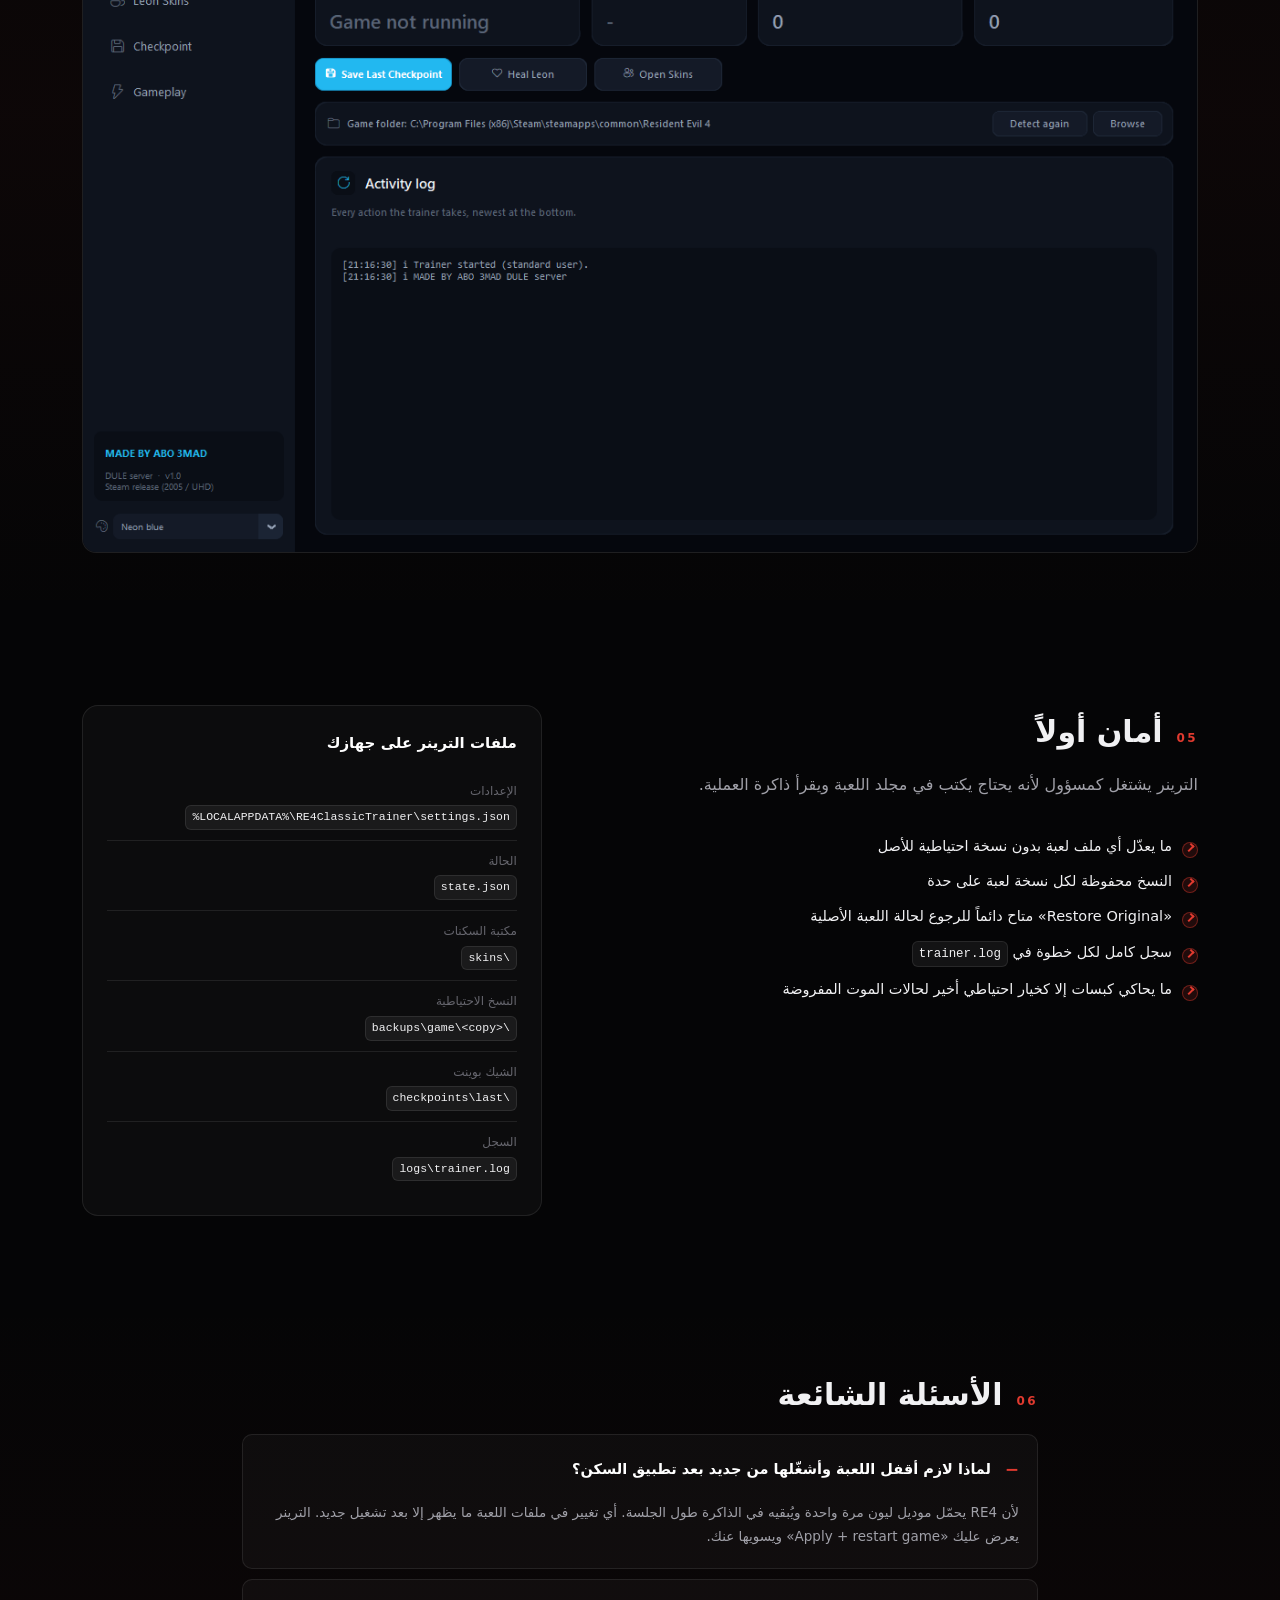
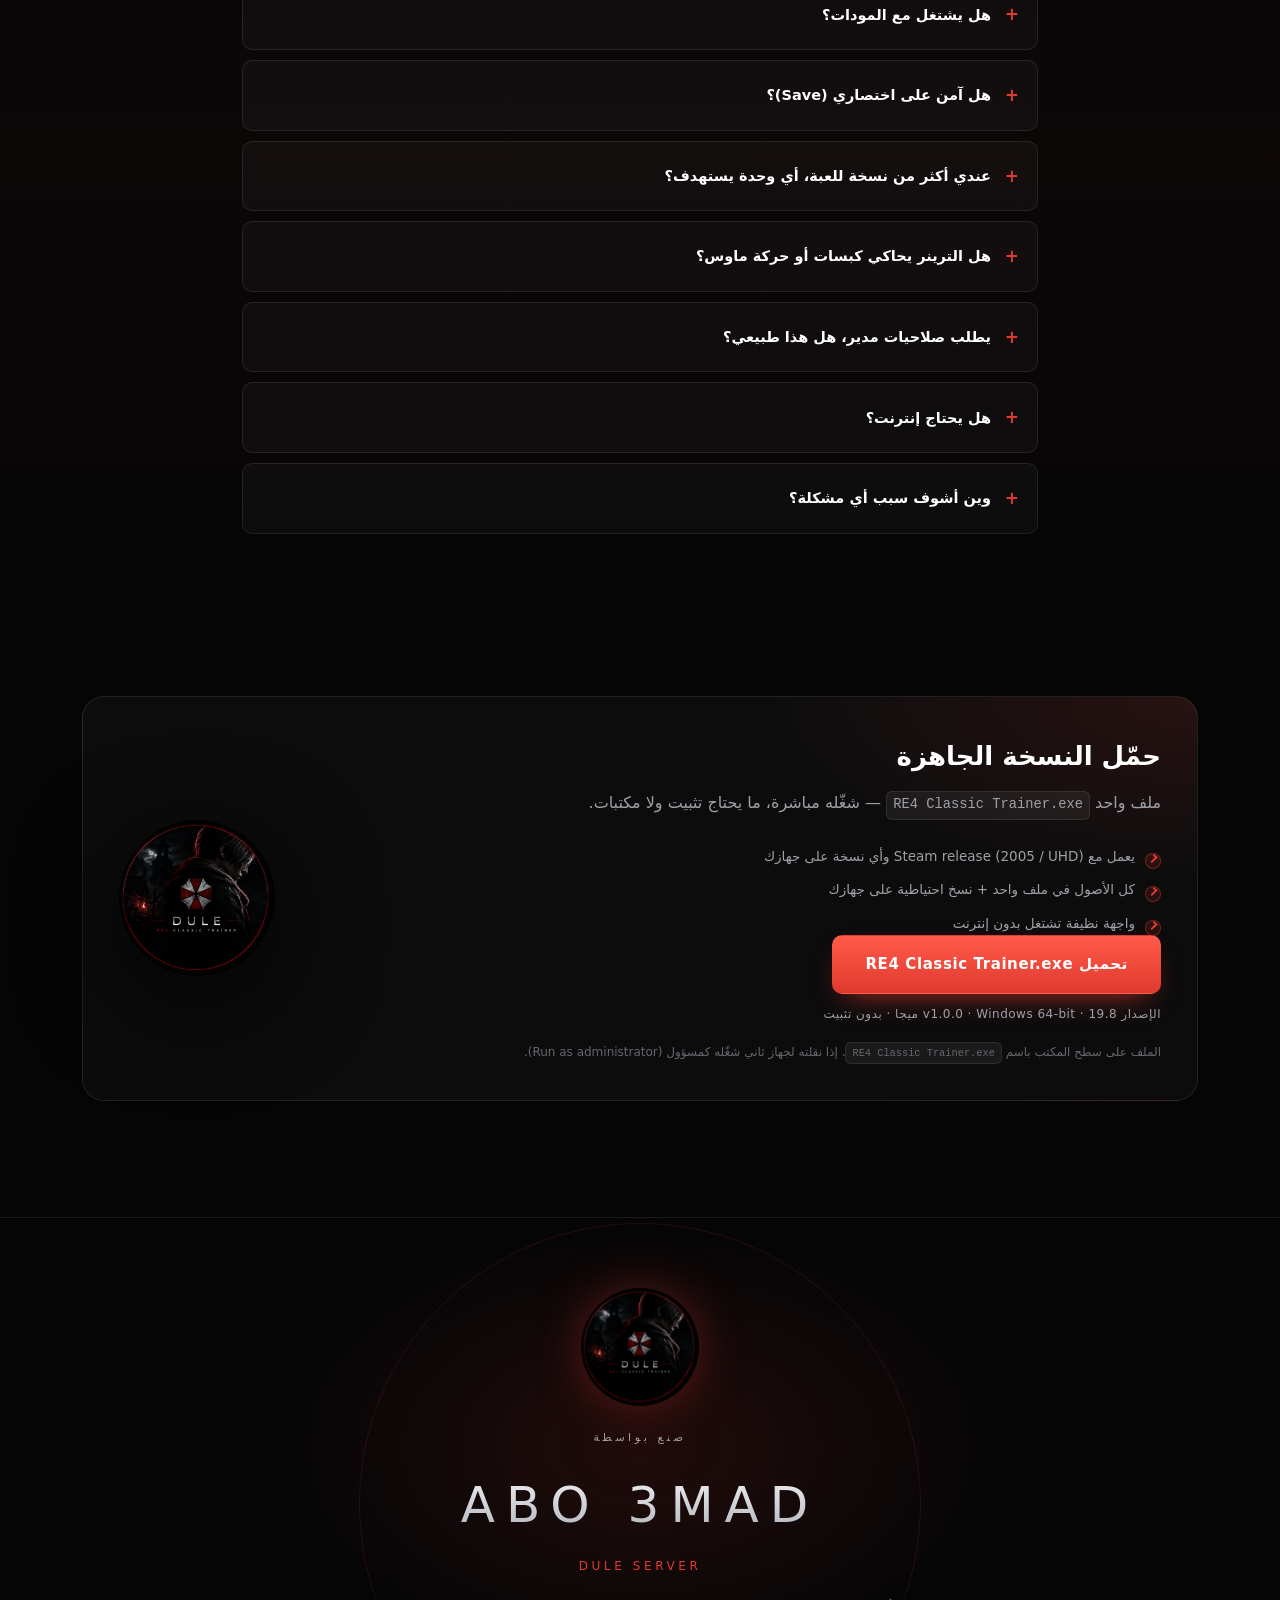
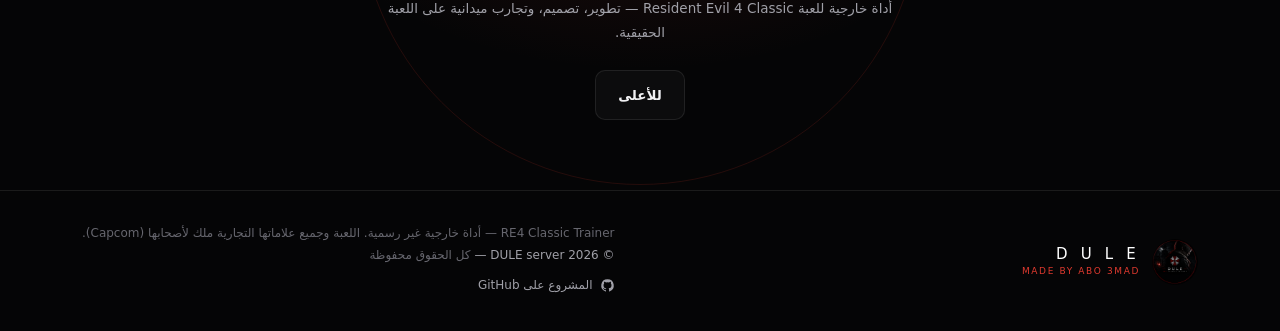
==== commit 723dbc90: "Website: real download link from GitHub Releases + GitHub link in footer" ====
--- a/website/index.html
+++ b/website/index.html
@@ -314,7 +314,8 @@
             <li data-i18n="dl.2"></li>
             <li data-i18n="dl.3"></li>
           </ul>
-          <a class="btn btn-primary btn-lg" href="#" onclick="return false" data-i18n="dl.button">تحميل RE4 Classic Trainer.exe</a>
+          <a class="btn btn-primary btn-lg" href="https://github.com/zxwxg/re4-classic-trainer/releases/download/v1.0.0/RE4ClassicTrainer.exe" target="_blank" rel="noopener" data-i18n="dl.button">تحميل RE4 Classic Trainer.exe</a>
+          <p class="dl-meta" data-i18n="dl.version"></p>
           <small data-i18n="dl.small"></small>
         </div>
         <div class="dl-icon">
@@ -349,6 +350,10 @@
     <p>
       <span data-i18n="footer.note"></span>
       <br><span class="rights">© <span id="year">2026</span> DULE server — </span><span data-i18n="footer.rights"></span>
+      <br><a class="repo" href="https://github.com/zxwxg/re4-classic-trainer" target="_blank" rel="noopener">
+        <svg viewBox="0 0 24 24" aria-hidden="true"><path d="M12 2a10 10 0 00-3.16 19.49c.5.09.68-.22.68-.48v-1.7c-2.78.6-3.37-1.34-3.37-1.34-.45-1.16-1.11-1.47-1.11-1.47-.9-.62.07-.6.07-.6 1 .07 1.53 1.03 1.53 1.03.89 1.52 2.34 1.08 2.91.83.09-.65.35-1.09.63-1.34-2.22-.25-4.55-1.11-4.55-4.94 0-1.09.39-1.98 1.03-2.68-.1-.25-.45-1.27.1-2.65 0 0 .84-.27 2.75 1.02a9.6 9.6 0 015 0c1.91-1.29 2.75-1.02 2.75-1.02.55 1.38.2 2.4.1 2.65.64.7 1.03 1.59 1.03 2.68 0 3.84-2.34 4.68-4.57 4.93.36.31.68.92.68 1.85v2.74c0 .27.18.58.69.48A10 10 0 0012 2z"/></svg>
+        <span data-i18n="footer.github"></span>
+      </a>
     </p>
   </div>
 </footer>
--- a/website/assets/style.css
+++ b/website/assets/style.css
@@ -281,6 +281,7 @@
 .dl h2 { margin: 0 0 10px; font-size: 26px; color: #fff; }
 .dl p { margin: 0 0 18px; color: var(--dim); }
 .dl small { display: block; margin-top: 16px; color: var(--faint); font-size: 12px; }
+.dl-meta { margin: 10px 0 0 !important; font-size: 12px; color: var(--dim); letter-spacing: .04em; }
 .dl-icon img { width: 156px; border-radius: 50%; filter: drop-shadow(0 26px 50px rgba(0, 0, 0, .8)); }
 
 /* ------------------------------ made by --------------------------------- */
@@ -311,6 +312,13 @@
 .foot .brand img { width: 46px; height: 46px; }
 .foot p { margin: 0; color: var(--faint); font-size: 12px; max-width: 640px; }
 .foot .rights { color: var(--dim); }
+.repo {
+  display: inline-flex; align-items: center; gap: 7px; margin-top: 8px;
+  color: var(--dim); font-size: 12px; border-bottom: 1px solid transparent;
+  transition: color .18s, border-color .18s;
+}
+.repo:hover { color: #fff; border-color: var(--red-line); }
+.repo svg { width: 15px; height: 15px; fill: currentColor; }
 
 /* ------------------------------ animation ------------------------------- */
 body.js .reveal { opacity: 0; transform: translateY(18px); transition: opacity .55s ease, transform .55s ease; }
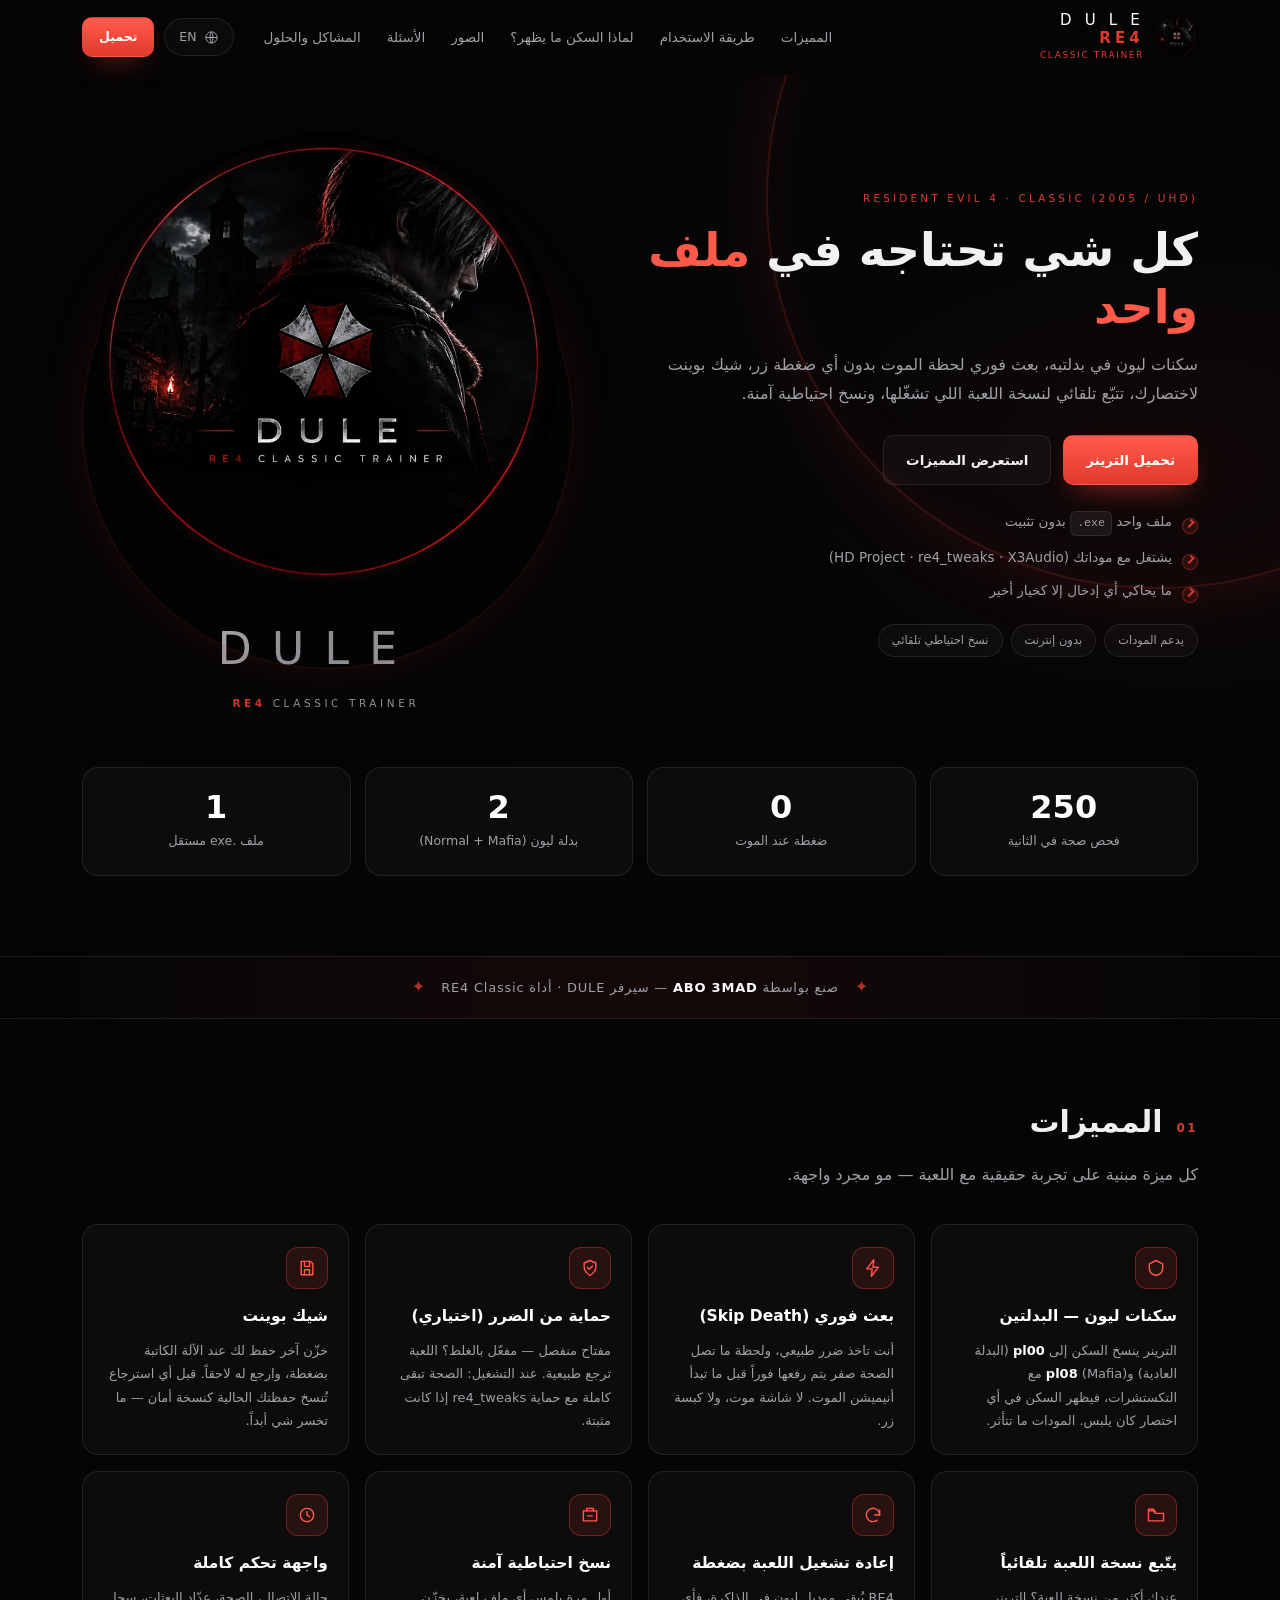
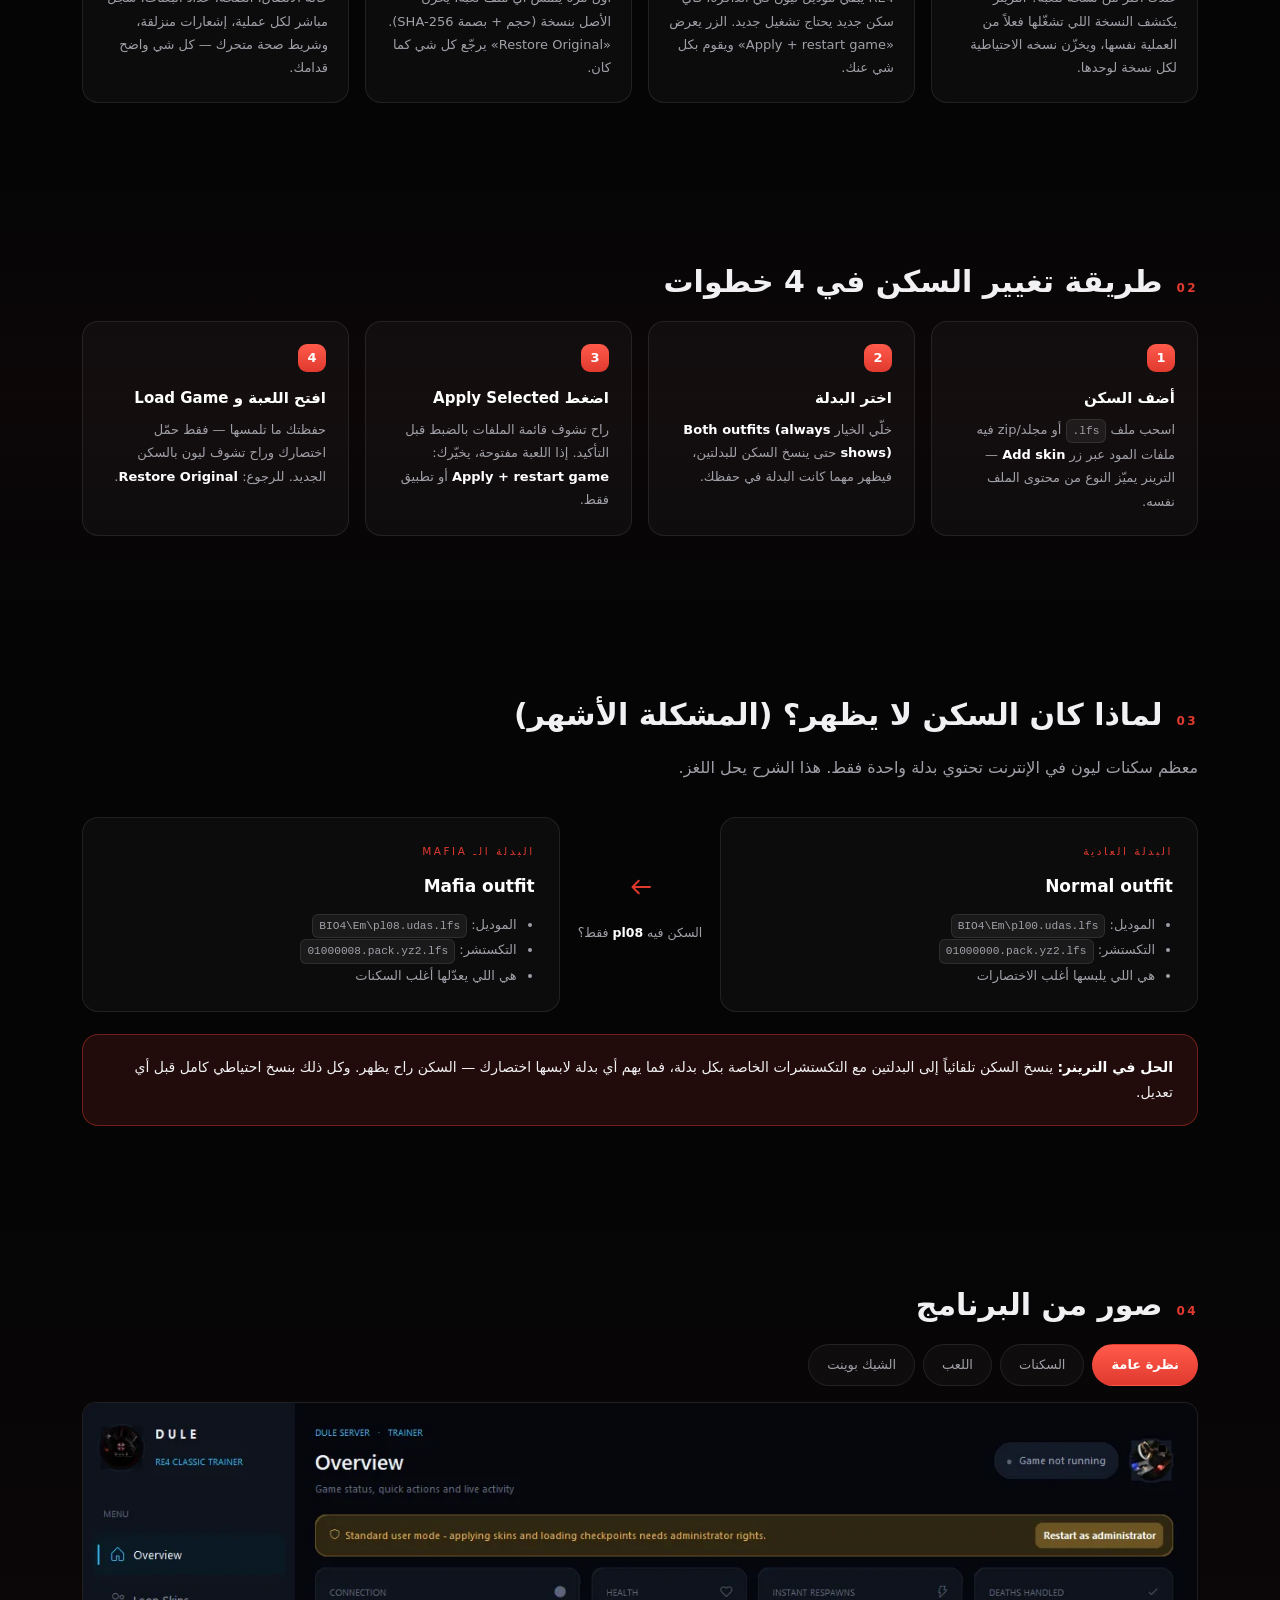
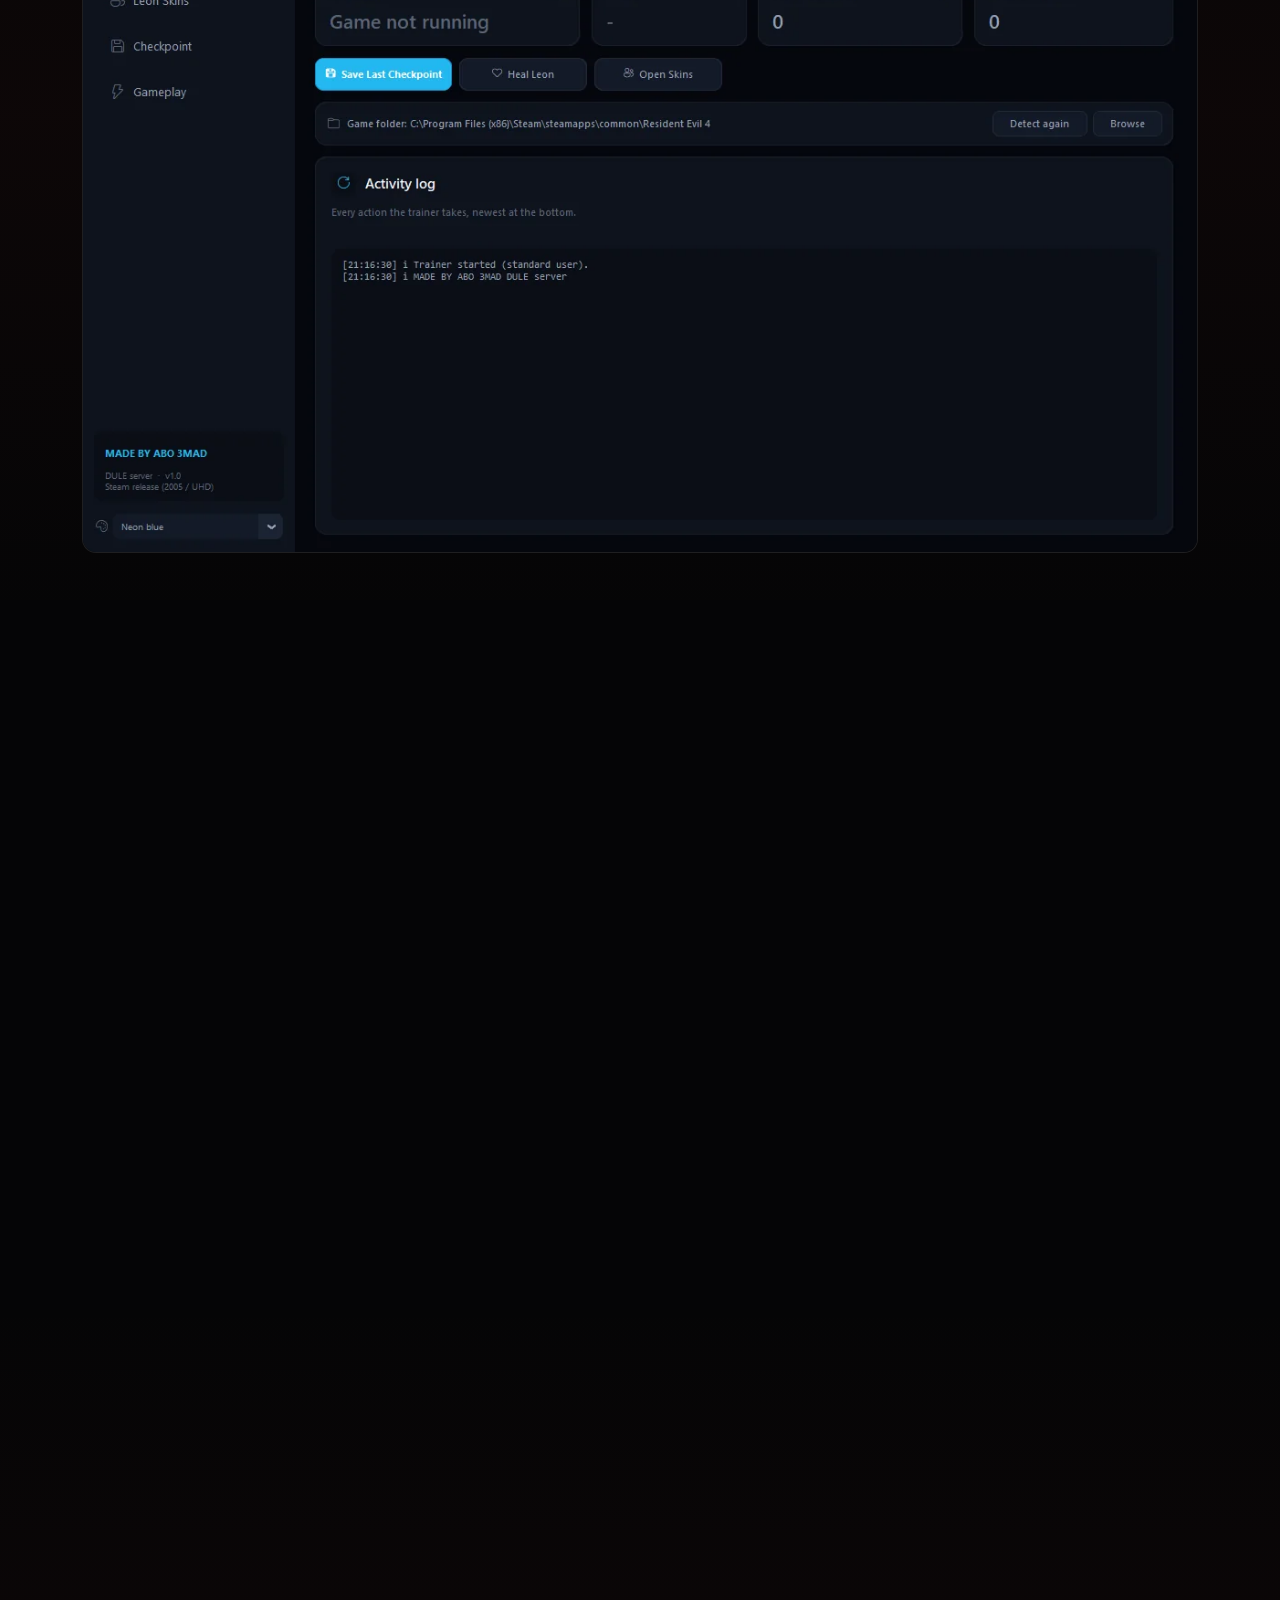
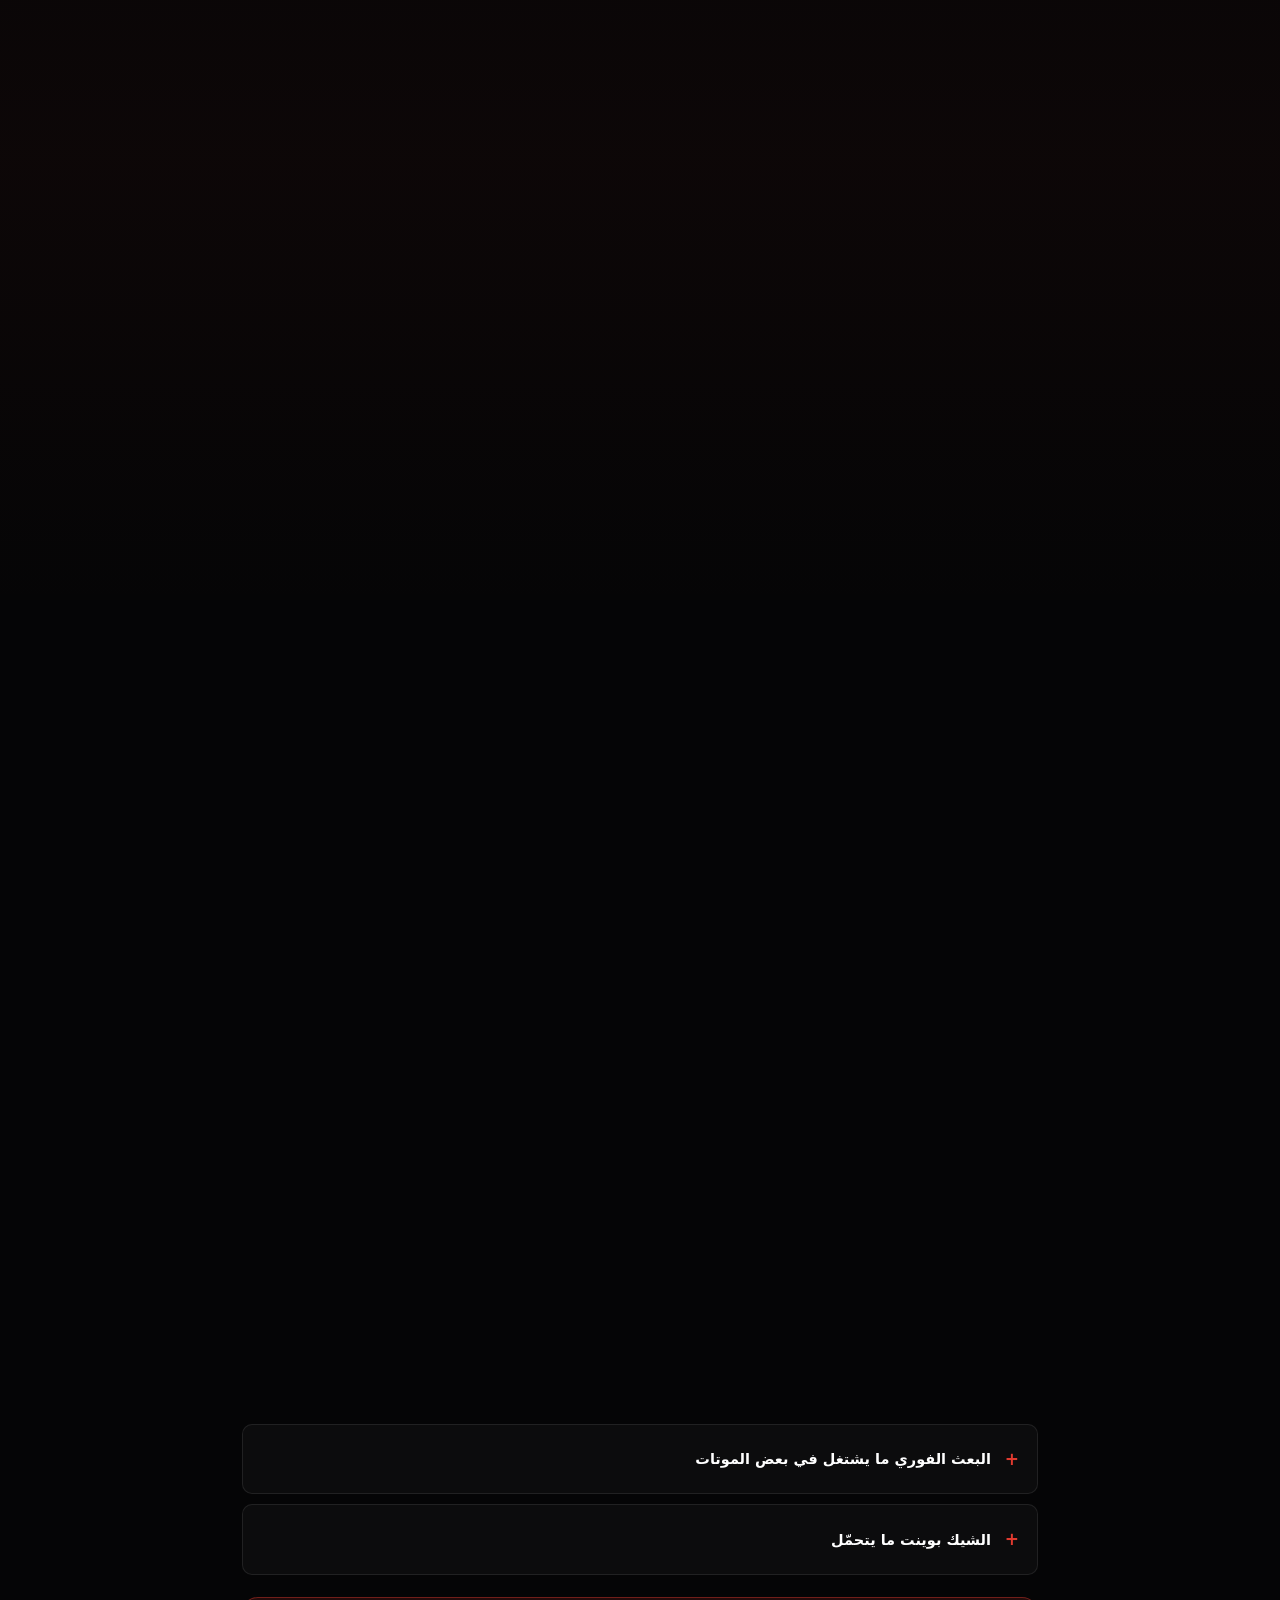
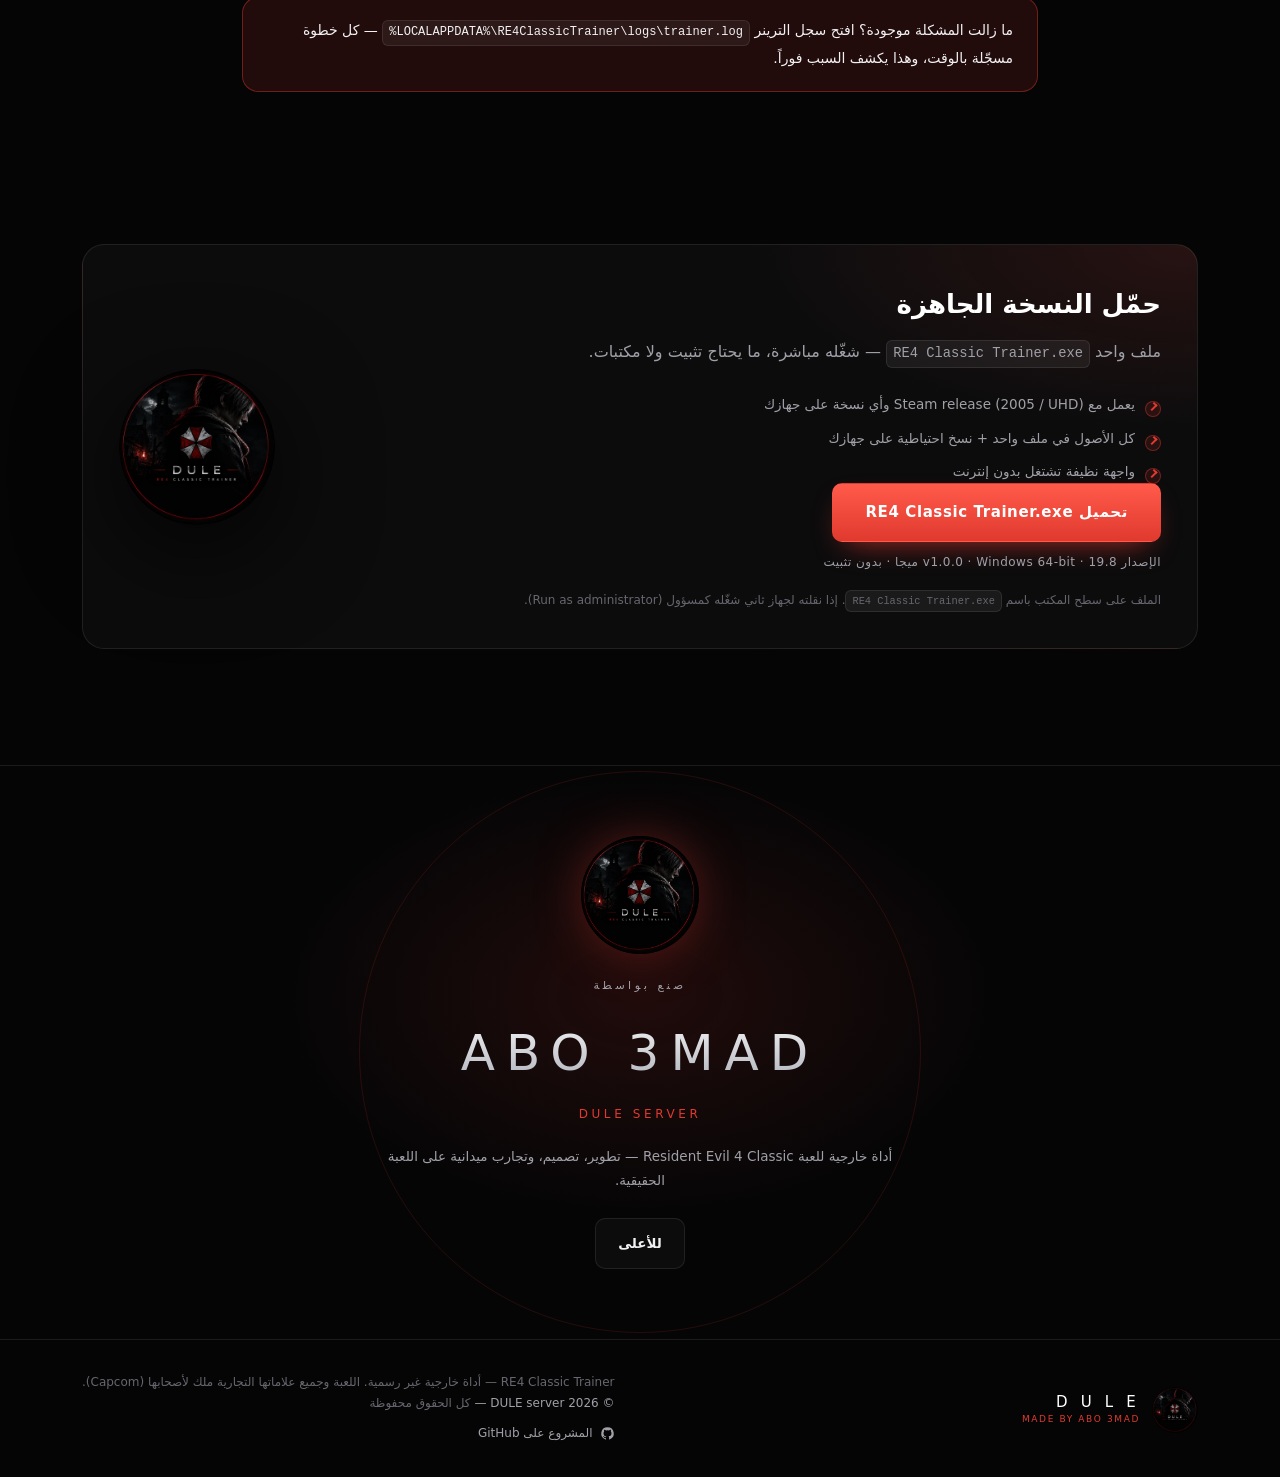
==== commit 6be7b456: "Website: troubleshooting section (AR/EN), optimised images (2.77MB -> 0.28MB per visit)" ====
--- a/website/index.html
+++ b/website/index.html
@@ -7,7 +7,7 @@
 <meta name="description" content="مدرّب Resident Evil 4 Classic: سكنات ليون، بعث فوري، شيك بوينت، ونسخ احتياطية — ملف واحد .exe">
 <meta property="og:title" content="DULE — RE4 Classic Trainer">
 <meta property="og:description" content="Leon skins, instant respawn, checkpoints and safe backups for Resident Evil 4 Classic.">
-<meta property="og:image" content="assets/img/dule-keyart.png">
+<meta property="og:image" content="assets/img/dule-keyart.jpg">
 <meta name="theme-color" content="#050506">
 <link rel="icon" href="assets/img/icon.png">
 <link rel="stylesheet" href="assets/style.css">
@@ -19,7 +19,7 @@
 <header class="nav" id="nav">
   <div class="wrap nav-in">
     <a class="brand" href="#top">
-      <img src="assets/img/dule-badge-512.png" alt="DULE">
+      <picture><source srcset="assets/img/dule-badge-512.webp" type="image/webp"><img src="assets/img/dule-badge-512.png" alt="DULE"></picture>
       <span>
         <b>D U L E</b>
         <i data-i18n="hero.wordsub"><b>RE4</b> CLASSIC TRAINER</i>
@@ -32,6 +32,7 @@
       <a href="#why" data-i18n="nav.why">لماذا السكن ما يظهر؟</a>
       <a href="#gallery" data-i18n="nav.gallery">الصور</a>
       <a href="#faq" data-i18n="nav.faq">الأسئلة</a>
+      <a href="#fixes" data-i18n="nav.fixes">المشاكل والحلول</a>
     </nav>
 
     <div class="nav-side">
@@ -75,7 +76,10 @@
 
       <div class="hero-art reveal">
         <span class="ring"></span>
-        <img src="assets/img/dule-badge.png" alt="DULE — RE4 Classic Trainer">
+        <picture>
+          <source srcset="assets/img/dule-badge.webp" type="image/webp">
+          <img src="assets/img/dule-badge.png" alt="DULE — RE4 Classic Trainer">
+        </picture>
         <div class="wordmark" data-i18n="hero.wordmark">DULE</div>
         <div class="wordmark-sub" data-i18n="hero.wordsub"><b>RE4</b> CLASSIC TRAINER</div>
       </div>
@@ -222,10 +226,10 @@
         <button class="tab" data-tab="checkpoint" data-i18n="gallery.t4">الشيك بوينت</button>
       </div>
       <div class="shots reveal">
-        <img class="shot on" id="shot-overview"   src="assets/img/app-overview.png"   alt="">
-        <img class="shot"    id="shot-skins"      src="assets/img/app-skins.png"      alt="">
-        <img class="shot"    id="shot-gameplay"   src="assets/img/app-gameplay.png"   alt="">
-        <img class="shot"    id="shot-checkpoint" src="assets/img/app-checkpoint.png" alt="">
+        <img class="shot on" id="shot-overview"   src="assets/img/app-overview.webp"   alt="">
+        <img class="shot"    id="shot-skins"      src="assets/img/app-skins.webp"      alt="">
+        <img class="shot"    id="shot-gameplay"   src="assets/img/app-gameplay.webp"   alt="">
+        <img class="shot"    id="shot-checkpoint" src="assets/img/app-checkpoint.webp" alt="">
       </div>
     </div>
   </section>
@@ -299,6 +303,52 @@
         <summary data-i18n="faq.q8"></summary>
         <p data-i18n="faq.a8"></p>
       </details>
+    </div>
+  </section>
+
+  <!-- =========================== FIXES =========================== -->
+  <section class="sec" id="fixes">
+    <div class="wrap narrow">
+      <div class="sec-head reveal">
+        <span class="sec-no">07</span>
+        <h2 class="sec-title" data-i18n="fix.title">المشاكل والحلول</h2>
+      </div>
+      <p class="sec-sub reveal" data-i18n="fix.sub"></p>
+
+      <details class="faq reveal" open>
+        <summary data-i18n="fix.q1"></summary>
+        <p data-i18n="fix.a1"></p>
+      </details>
+      <details class="faq reveal">
+        <summary data-i18n="fix.q2"></summary>
+        <p data-i18n="fix.a2"></p>
+      </details>
+      <details class="faq reveal">
+        <summary data-i18n="fix.q3"></summary>
+        <p data-i18n="fix.a3"></p>
+      </details>
+      <details class="faq reveal">
+        <summary data-i18n="fix.q4"></summary>
+        <p data-i18n="fix.a4"></p>
+      </details>
+      <details class="faq reveal">
+        <summary data-i18n="fix.q5"></summary>
+        <p data-i18n="fix.a5"></p>
+      </details>
+      <details class="faq reveal">
+        <summary data-i18n="fix.q6"></summary>
+        <p data-i18n="fix.a6"></p>
+      </details>
+      <details class="faq reveal">
+        <summary data-i18n="fix.q7"></summary>
+        <p data-i18n="fix.a7"></p>
+      </details>
+      <details class="faq reveal">
+        <summary data-i18n="fix.q8"></summary>
+        <p data-i18n="fix.a8"></p>
+      </details>
+
+      <div class="callout reveal" data-i18n="fix.note"></div>
     </div>
   </section>
 
@@ -319,7 +369,7 @@
           <small data-i18n="dl.small"></small>
         </div>
         <div class="dl-icon">
-          <img src="assets/img/dule-badge.png" alt="DULE">
+          <picture><source srcset="assets/img/dule-badge.webp" type="image/webp"><img src="assets/img/dule-badge.png" alt="DULE"></picture>
         </div>
       </div>
     </div>
@@ -328,7 +378,7 @@
   <!-- ============================ MADE BY ============================ -->
   <section class="made reveal" id="made">
     <div class="wrap made-in">
-      <img class="made-art" src="assets/img/dule-badge.png" alt="">
+      <picture class="made-art"><source srcset="assets/img/dule-badge.webp" type="image/webp"><img src="assets/img/dule-badge.png" alt=""></picture>
       <p class="made-kicker" data-i18n="made.title">صنع بواسطة</p>
       <h2 class="made-name" data-i18n="made.name">ABO 3MAD</h2>
       <p class="made-server" data-i18n="made.server">DULE server</p>
@@ -341,7 +391,7 @@
 <footer class="foot">
   <div class="wrap foot-in">
     <div class="brand">
-      <img src="assets/img/dule-badge-512.png" alt="">
+      <picture><source srcset="assets/img/dule-badge-512.webp" type="image/webp"><img src="assets/img/dule-badge-512.png" alt=""></picture>
       <span>
         <b>D U L E</b>
         <i>MADE BY ABO 3MAD</i>
